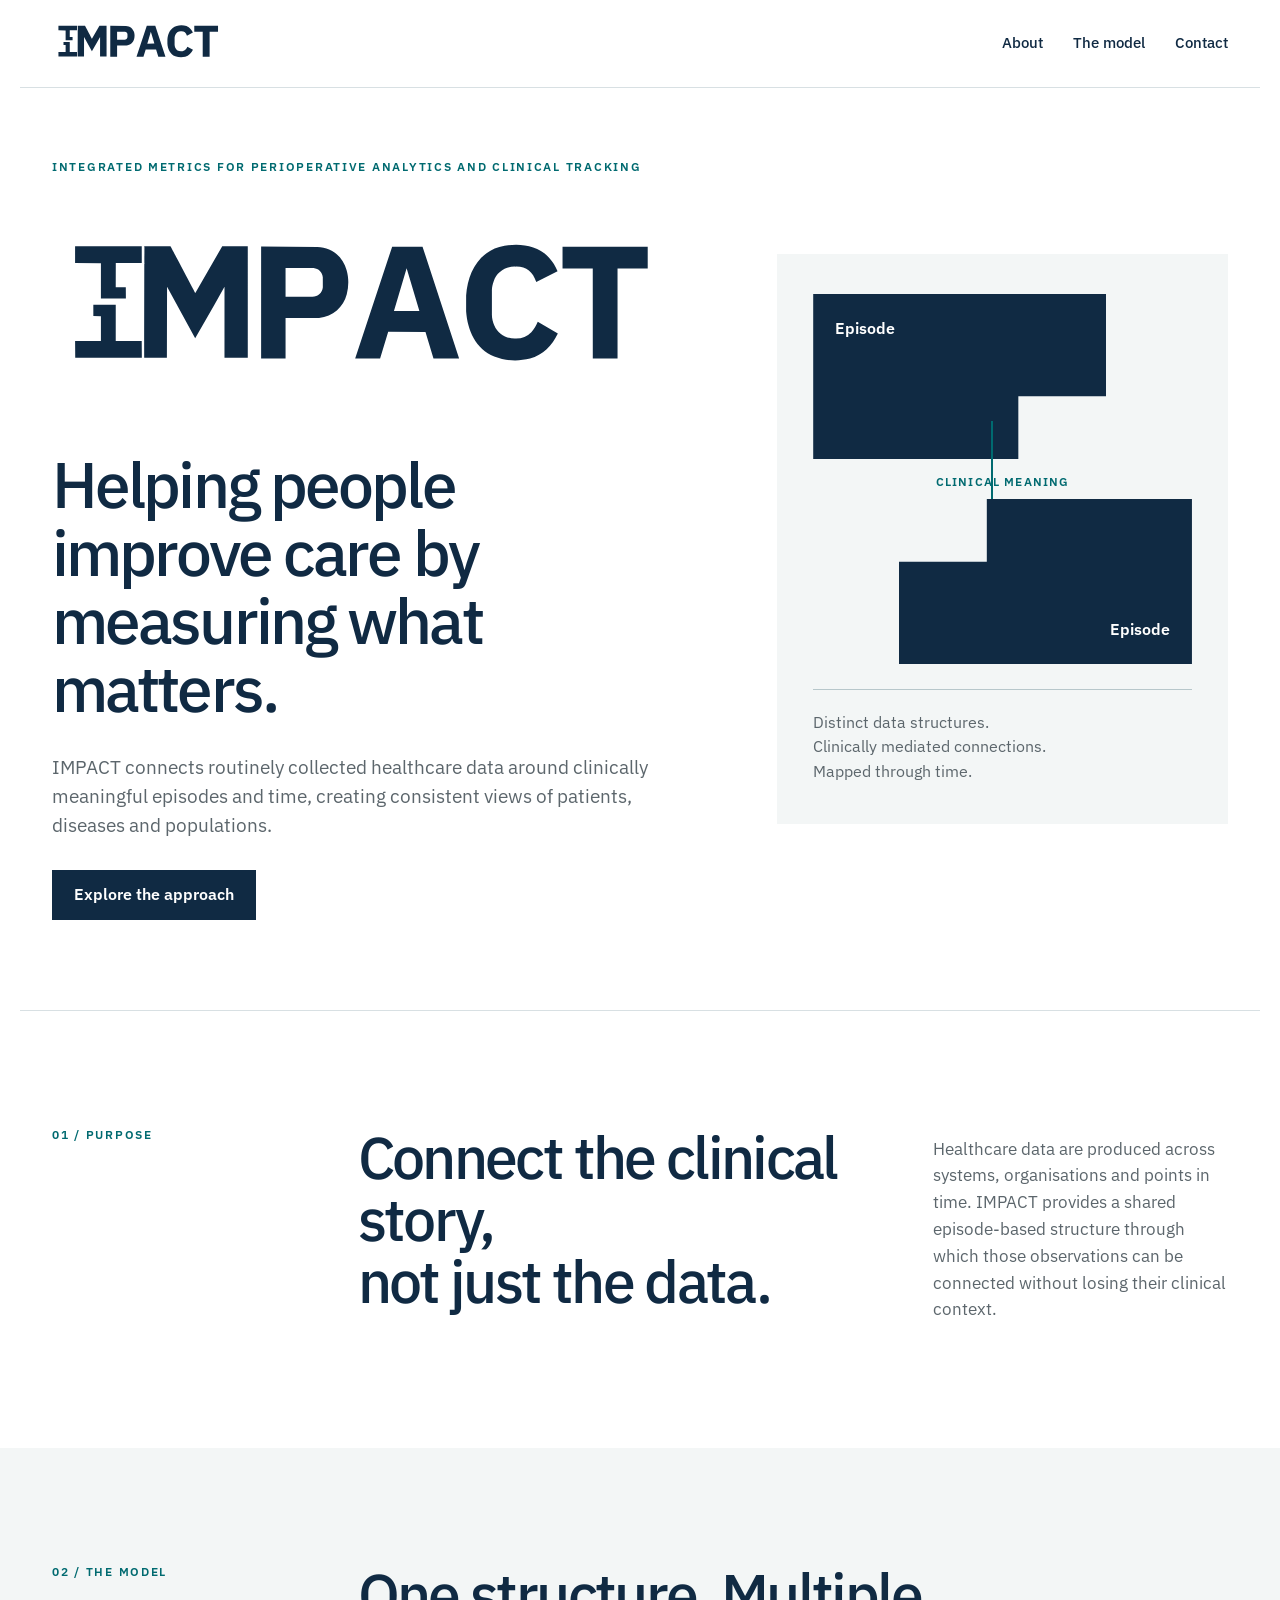
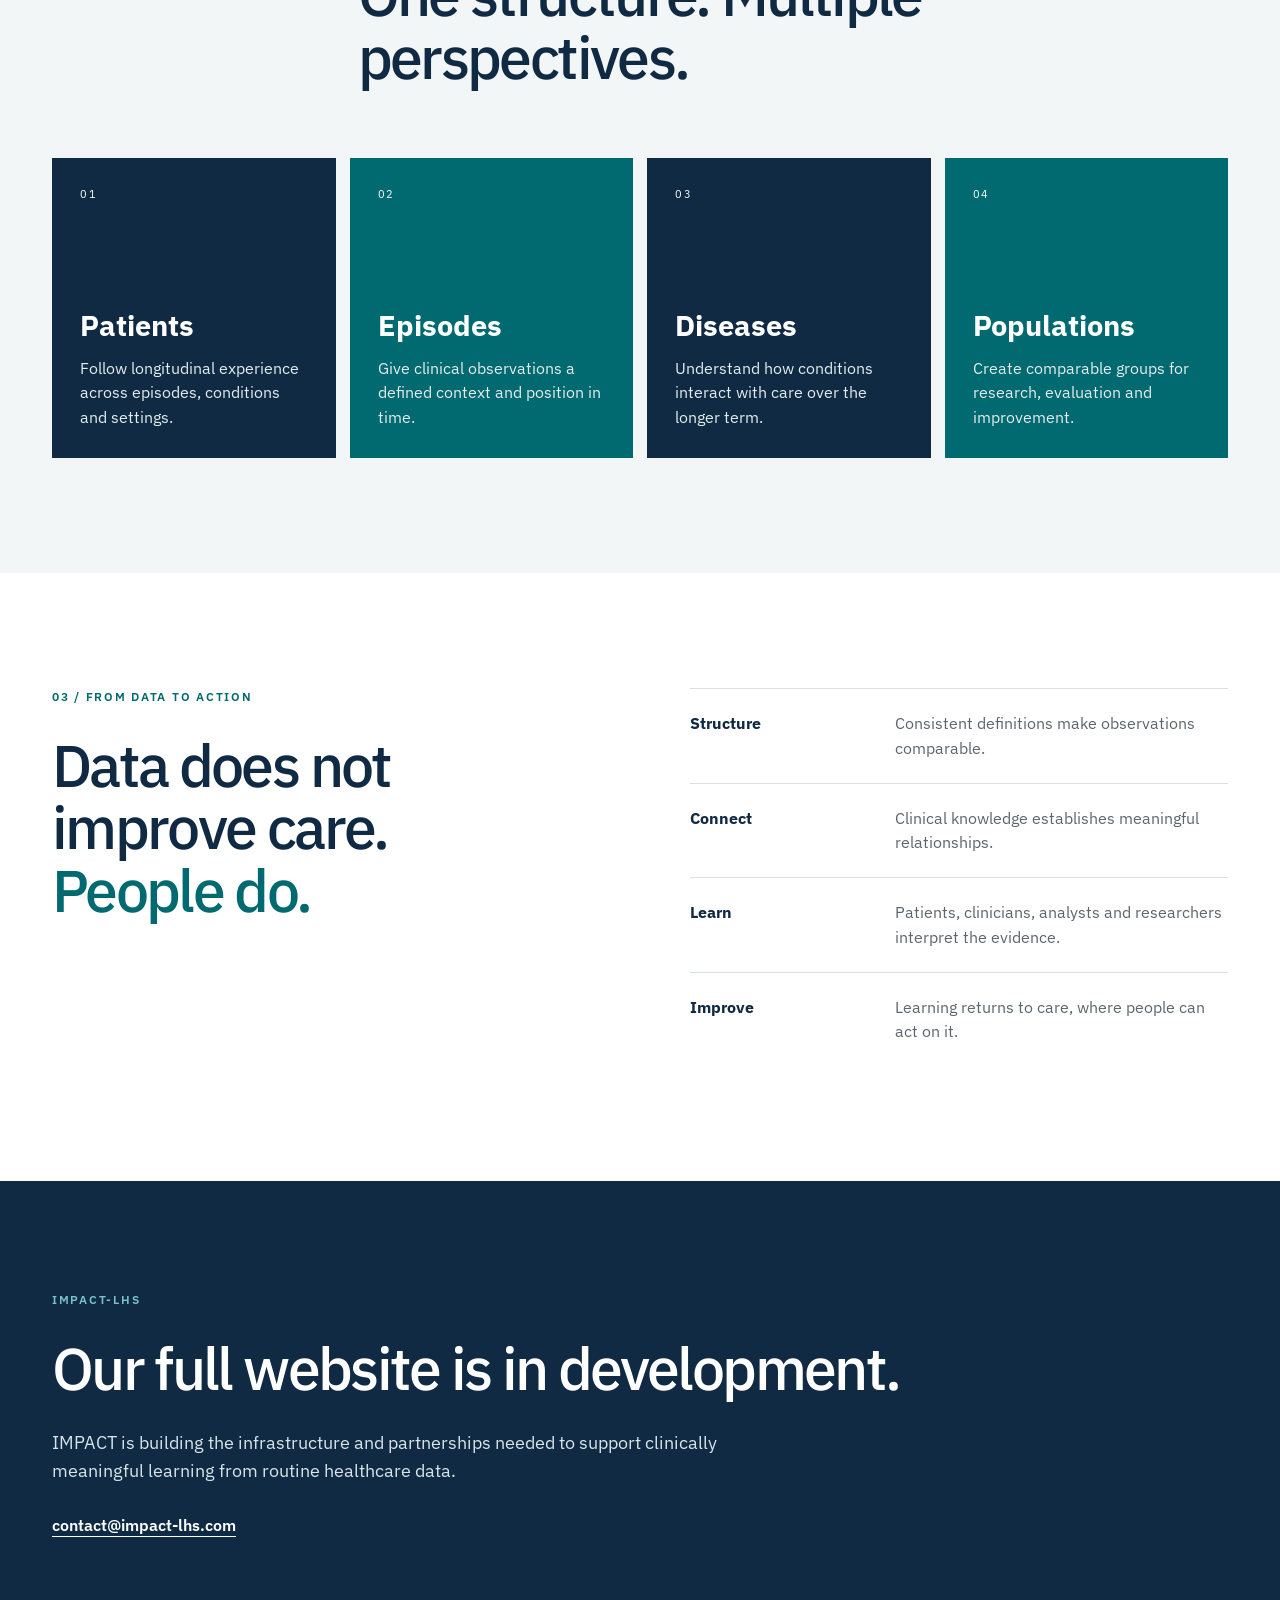
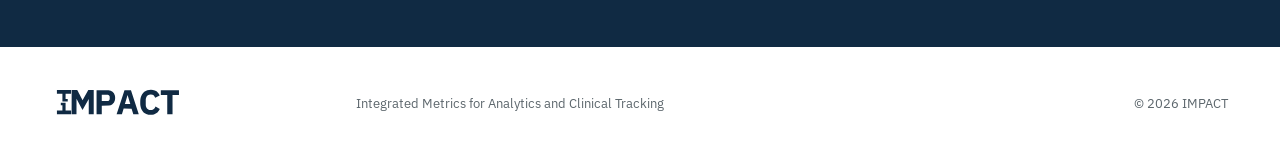
==== index.html @ e00b6c1e "Update eyebrow text in index.html" ====
<!doctype html>
<html lang="en-GB">
<head>
  <meta charset="utf-8">
  <meta name="viewport" content="width=device-width, initial-scale=1">
  <meta name="description" content="IMPACT connects clinically meaningful healthcare data around episodes and time, helping people improve care by measuring what matters.">
  <meta name="theme-color" content="#102A43">
  <title>IMPACT | Measuring what matters</title>
  <link rel="preconnect" href="https://fonts.googleapis.com">
  <link rel="preconnect" href="https://fonts.gstatic.com" crossorigin>
  <link href="https://fonts.googleapis.com/css2?family=IBM+Plex+Sans:wght@400;500;600&display=swap" rel="stylesheet">
  <link rel="stylesheet" href="styles.css">
</head>
<body>
  <a class="skip-link" href="#main">Skip to content</a>

  <header class="site-header">
    <a class="brand" href="#top" aria-label="IMPACT home">
      <img src="assets/impact-logo.svg" alt="IMPACT">
    </a>
    <nav aria-label="Primary navigation">
      <a href="#about">About</a>
      <a href="#model">The model</a>
      <a href="#contact">Contact</a>
    </nav>
  </header>

  <main id="main">
    <section class="hero" id="top">
      <div class="hero-copy">
        <p class="eyebrow">Integrated Metrics for Perioperative Analytics and Clinical Tracking</p>
        <img class="hero-logo" src="assets/impact-logo.svg" alt="IMPACT">
        <h1>Helping people improve care by measuring what matters.</h1>
        <p class="intro">IMPACT connects routinely collected healthcare data around clinically meaningful episodes and time, creating consistent views of patients, diseases and populations.</p>
        <a class="button" href="#about">Explore the approach</a>
      </div>

      <div class="linkage-mark" aria-label="Diagram showing two distinct episode structures connected through clinical meaning">
        <div class="dataset dataset-one"><span>Episode</span></div>
        <div class="meaning"><span>Clinical meaning</span><i></i></div>
        <div class="dataset dataset-two"><span>Episode</span></div>
        <p>Distinct data structures.<br>Clinically mediated connections.<br>Mapped through time.</p>
      </div>
    </section>

    <section class="purpose" id="about">
      <p class="section-label">01 / Purpose</p>
      <div>
        <h2>Connect the clinical story,<br>not just the data.</h2>
        <p>Healthcare data are produced across systems, organisations and points in time. IMPACT provides a shared episode-based structure through which those observations can be connected without losing their clinical context.</p>
      </div>
    </section>

    <section class="model" id="model">
      <div class="section-heading">
        <p class="section-label">02 / The model</p>
        <h2>One structure. Multiple perspectives.</h2>
      </div>
      <div class="perspectives">
        <article><span>01</span><h3>Patients</h3><p>Follow longitudinal experience across episodes, conditions and settings.</p></article>
        <article><span>02</span><h3>Episodes</h3><p>Give clinical observations a defined context and position in time.</p></article>
        <article><span>03</span><h3>Diseases</h3><p>Understand how conditions interact with care over the longer term.</p></article>
        <article><span>04</span><h3>Populations</h3><p>Create comparable groups for research, evaluation and improvement.</p></article>
      </div>
    </section>

    <section class="principle">
      <div class="principle-copy">
        <p class="section-label">03 / From data to action</p>
        <h2>Data does not improve care.<br><em>People do.</em></h2>
      </div>
      <ol>
        <li><strong>Structure</strong><span>Consistent definitions make observations comparable.</span></li>
        <li><strong>Connect</strong><span>Clinical knowledge establishes meaningful relationships.</span></li>
        <li><strong>Learn</strong><span>Patients, clinicians, analysts and researchers interpret the evidence.</span></li>
        <li><strong>Improve</strong><span>Learning returns to care, where people can act on it.</span></li>
      </ol>
    </section>

    <section class="holding" id="contact">
      <p class="section-label">IMPACT-LHS</p>
      <h2>Our full website is in development.</h2>
      <p>IMPACT is building the infrastructure and partnerships needed to support clinically meaningful learning from routine healthcare data.</p>
      <a href="mailto:contact@impact-lhs.com">contact@impact-lhs.com</a>
    </section>
  </main>

  <footer>
    <img src="assets/impact-logo.svg" alt="IMPACT">
    <p>Integrated Metrics for Analytics and Clinical Tracking</p>
    <p>© <span id="year"></span> IMPACT</p>
  </footer>
  <script src="script.js"></script>
</body>
</html>
---- styles.css ----
:root{--navy:#102A43;--teal:#006A70;--ink:#202A30;--muted:#5C666C;--pale:#F3F6F6;--line:#D8E0E3;--white:#fff;--max:1240px}*{box-sizing:border-box}html{scroll-behavior:smooth}body{margin:0;background:var(--white);color:var(--ink);font-family:"IBM Plex Sans",Arial,sans-serif;line-height:1.55}.skip-link{position:absolute;left:-9999px}.skip-link:focus{left:1rem;top:1rem;z-index:20;background:#fff;padding:.7rem}.site-header{height:88px;max-width:var(--max);padding:0 32px;margin:auto;display:flex;align-items:center;justify-content:space-between;border-bottom:1px solid var(--line)}.brand img{display:block;width:170px;height:auto}nav{display:flex;gap:30px}nav a{color:var(--navy);text-decoration:none;font-size:.92rem;font-weight:500}nav a:hover{color:var(--teal)}.hero{max-width:var(--max);min-height:calc(100vh - 88px);margin:auto;padding:70px 32px 90px;display:grid;grid-template-columns:1.15fr .85fr;gap:9vw;align-items:center}.eyebrow,.section-label{margin:0 0 28px;color:var(--teal);font-size:.72rem;font-weight:600;letter-spacing:.15em;text-transform:uppercase}.hero-logo{display:block;width:min(620px,100%);height:auto;margin:0 0 34px}.hero h1,h2{margin:0;color:var(--navy);font-weight:500;letter-spacing:-.045em;line-height:1.06}.hero h1{max-width:790px;font-size:clamp(2.7rem,5vw,5rem)}.intro{max-width:710px;margin:30px 0;color:var(--muted);font-size:1.17rem}.button{display:inline-flex;align-items:center;min-height:50px;padding:0 22px;background:var(--navy);color:#fff;text-decoration:none;font-weight:600}.button:hover{background:var(--teal)}.linkage-mark{position:relative;min-height:570px;background:var(--pale);overflow:hidden}.dataset{position:absolute;width:65%;height:29%;padding:22px;background:var(--navy);color:#fff;font-weight:600}.dataset-one{top:7%;left:8%;clip-path:polygon(0 0,100% 0,100% 62%,70% 62%,70% 100%,0 100%)}.dataset-two{top:43%;right:8%;display:flex;align-items:flex-end;justify-content:flex-end;clip-path:polygon(30% 0,100% 0,100% 100%,0 100%,0 38%,30% 38%)}.meaning{position:absolute;top:35%;left:29%;right:29%;height:10%;display:flex;align-items:center;justify-content:center;color:var(--teal);font-size:.73rem;font-weight:600;letter-spacing:.1em;text-transform:uppercase}.meaning i{position:absolute;left:44%;top:-32px;height:115px;border-left:2px solid var(--teal)}.linkage-mark>p{position:absolute;left:8%;right:8%;bottom:7%;margin:0;padding-top:20px;border-top:1px solid #B7C7CB;color:var(--muted)}.purpose,.model,.principle{max-width:var(--max);margin:auto;padding:115px 32px}.purpose{display:grid;grid-template-columns:.65fr 2.35fr;gap:65px;border-top:1px solid var(--line)}h2{font-size:clamp(2.45rem,4.6vw,4.8rem)}.purpose>div{display:grid;grid-template-columns:1.4fr .8fr;gap:60px}.purpose p:last-child{margin:10px 0;color:var(--muted);font-size:1.08rem}.model{max-width:none;background:var(--pale);padding-left:max(32px,calc((100vw - var(--max))/2 + 32px));padding-right:max(32px,calc((100vw - var(--max))/2 + 32px))}.section-heading{display:grid;grid-template-columns:.65fr 2.35fr;gap:65px;margin-bottom:70px}.perspectives{display:grid;grid-template-columns:repeat(4,1fr);gap:14px}.perspectives article{min-height:300px;padding:28px;display:flex;flex-direction:column;background:var(--navy);color:#fff}.perspectives article:nth-child(even){background:var(--teal)}.perspectives article>span{font-size:.7rem;letter-spacing:.14em}.perspectives h3{margin:auto 0 8px;font-size:1.8rem}.perspectives p{margin:0;color:#E3ECEF}.principle{display:grid;grid-template-columns:1fr 1fr;gap:100px}.principle h2 em{color:var(--teal);font-style:normal}.principle ol{list-style:none;margin:0;padding:0}.principle li{display:grid;grid-template-columns:.7fr 1.3fr;gap:25px;padding:22px 0;border-top:1px solid var(--line)}.principle strong{color:var(--navy)}.principle span{color:var(--muted)}.holding{padding:110px max(32px,calc((100vw - var(--max))/2 + 32px));background:var(--navy);color:#fff}.holding .section-label{color:#76C4C7}.holding h2{max-width:900px;color:#fff}.holding>p:not(.section-label){max-width:680px;margin:28px 0;color:#D8E4E9;font-size:1.15rem}.holding a{color:#fff;font-weight:600;text-underline-offset:5px}footer{max-width:var(--max);margin:auto;padding:34px 32px;display:grid;grid-template-columns:1fr 2fr 1fr;align-items:center;gap:20px;color:var(--muted);font-size:.8rem}footer img{width:130px}footer p:last-child{text-align:right}
@media(max-width:900px){.site-header{height:72px}.brand img{width:140px}.hero{grid-template-columns:1fr;min-height:auto}.linkage-mark{min-height:500px}.purpose,.purpose>div,.section-heading,.principle{grid-template-columns:1fr}.perspectives{grid-template-columns:1fr 1fr}.principle{gap:55px}footer{grid-template-columns:1fr}footer p{margin:0}footer p:last-child{text-align:left}}
@media(max-width:600px){.site-header{padding:0 20px}nav{gap:14px}nav a:nth-child(2){display:none}.hero,.purpose,.model,.principle{padding:72px 20px}.hero h1{font-size:2.65rem}.hero-logo{margin-bottom:26px}.linkage-mark{min-height:410px}.dataset{height:27%}.linkage-mark>p{font-size:.92rem}.perspectives{grid-template-columns:1fr}.perspectives article{min-height:220px}.holding{padding:78px 20px}footer{padding:30px 20px}}
@media(prefers-reduced-motion:reduce){html{scroll-behavior:auto}}
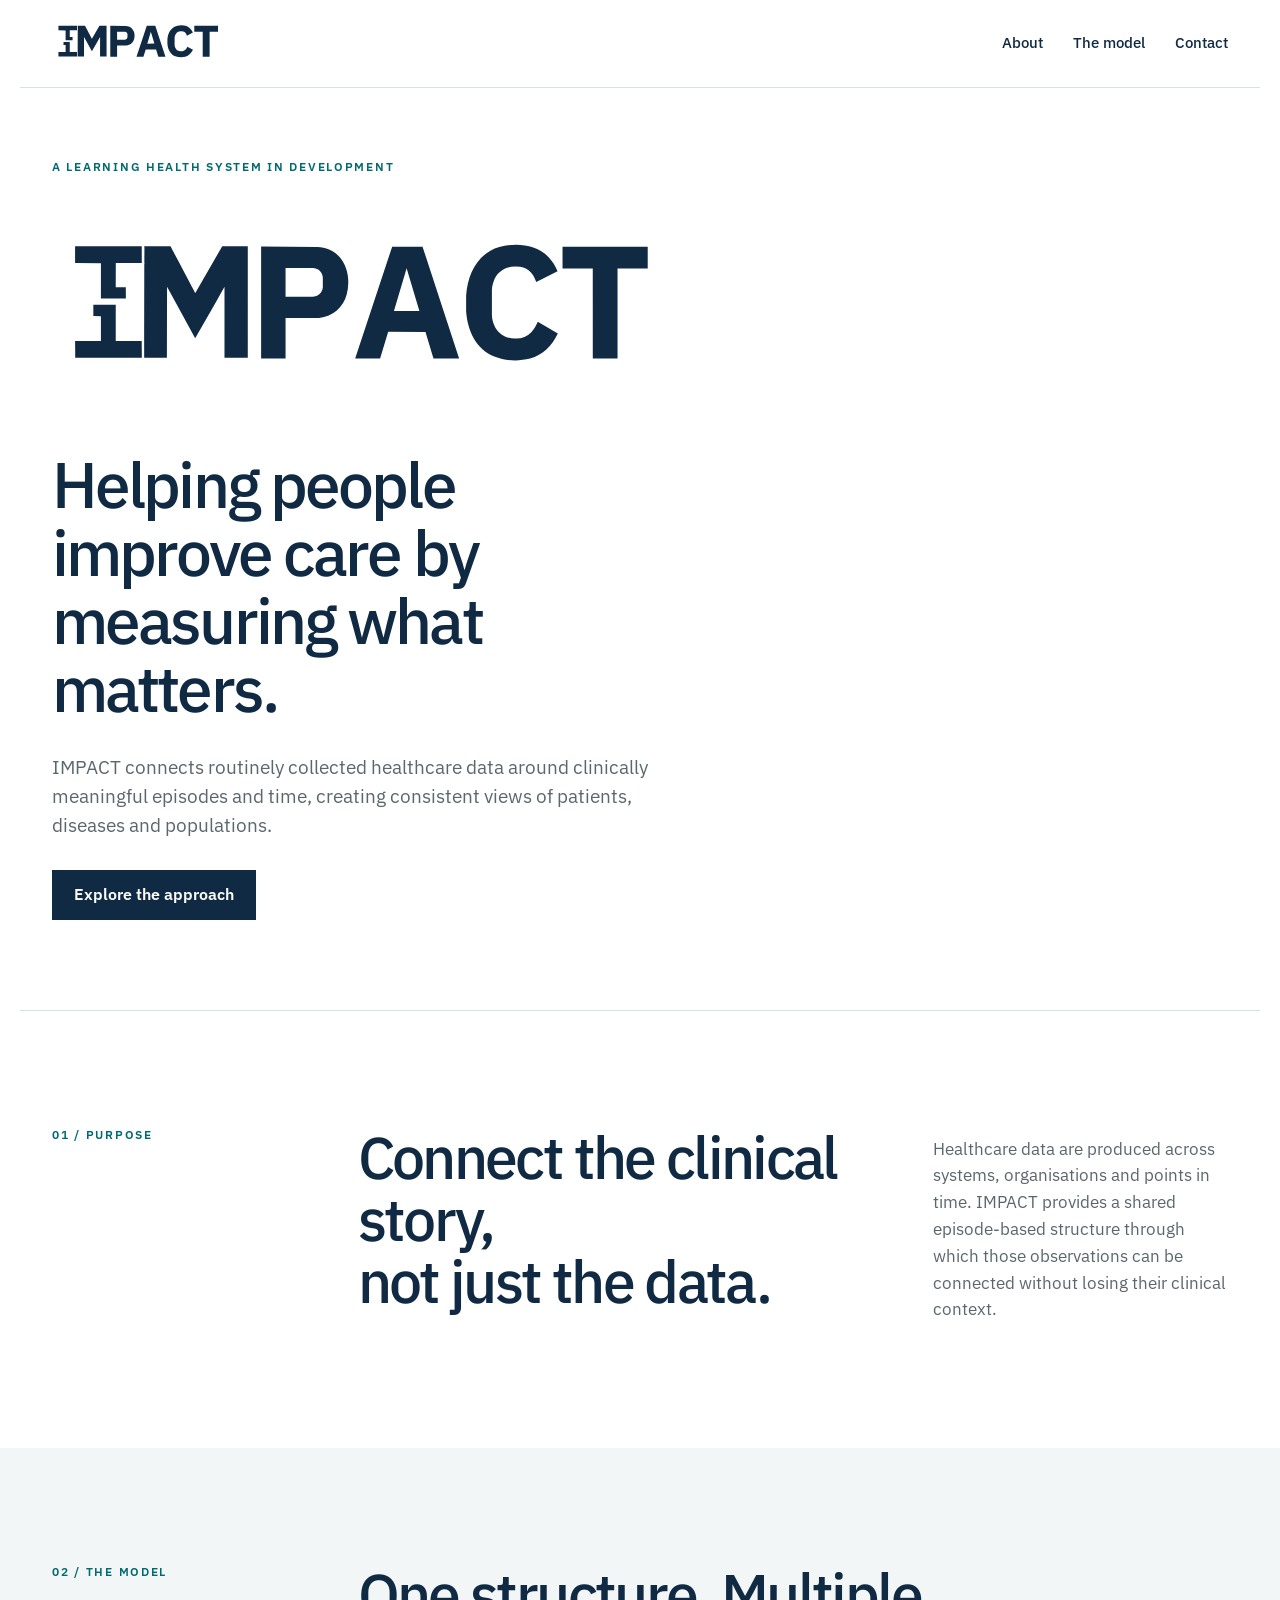
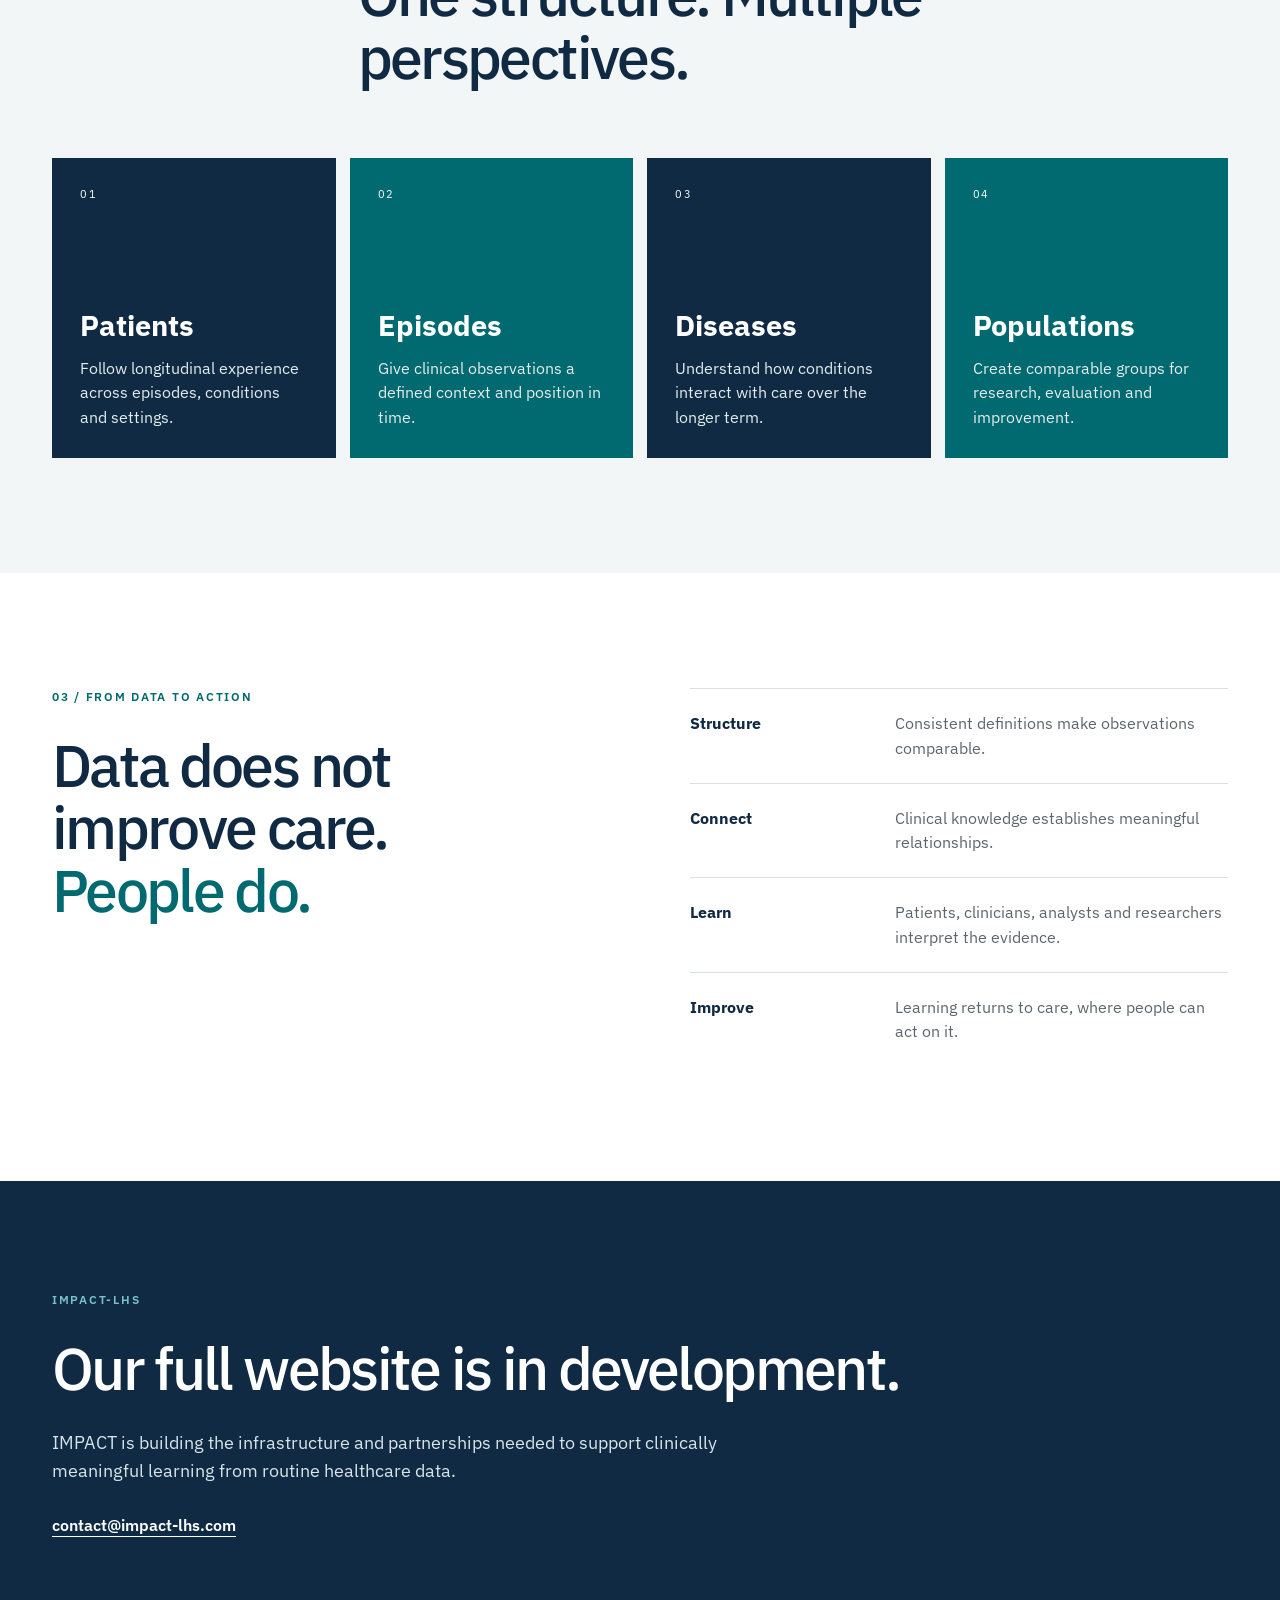
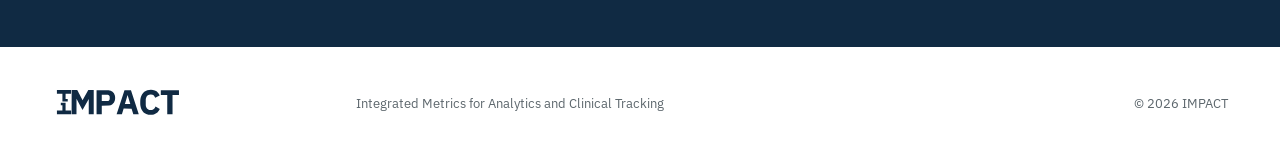
==== commit 97dff117: "Add files via upload" ====
--- a/index.html
+++ b/index.html
@@ -28,19 +28,14 @@
   <main id="main">
     <section class="hero" id="top">
       <div class="hero-copy">
-        <p class="eyebrow">Integrated Metrics for Perioperative Analytics and Clinical Tracking</p>
+        <p class="eyebrow">A learning health system in development</p>
         <img class="hero-logo" src="assets/impact-logo.svg" alt="IMPACT">
         <h1>Helping people improve care by measuring what matters.</h1>
         <p class="intro">IMPACT connects routinely collected healthcare data around clinically meaningful episodes and time, creating consistent views of patients, diseases and populations.</p>
         <a class="button" href="#about">Explore the approach</a>
       </div>
 
-      <div class="linkage-mark" aria-label="Diagram showing two distinct episode structures connected through clinical meaning">
-        <div class="dataset dataset-one"><span>Episode</span></div>
-        <div class="meaning"><span>Clinical meaning</span><i></i></div>
-        <div class="dataset dataset-two"><span>Episode</span></div>
-        <p>Distinct data structures.<br>Clinically mediated connections.<br>Mapped through time.</p>
-      </div>
+
     </section>
 
     <section class="purpose" id="about">
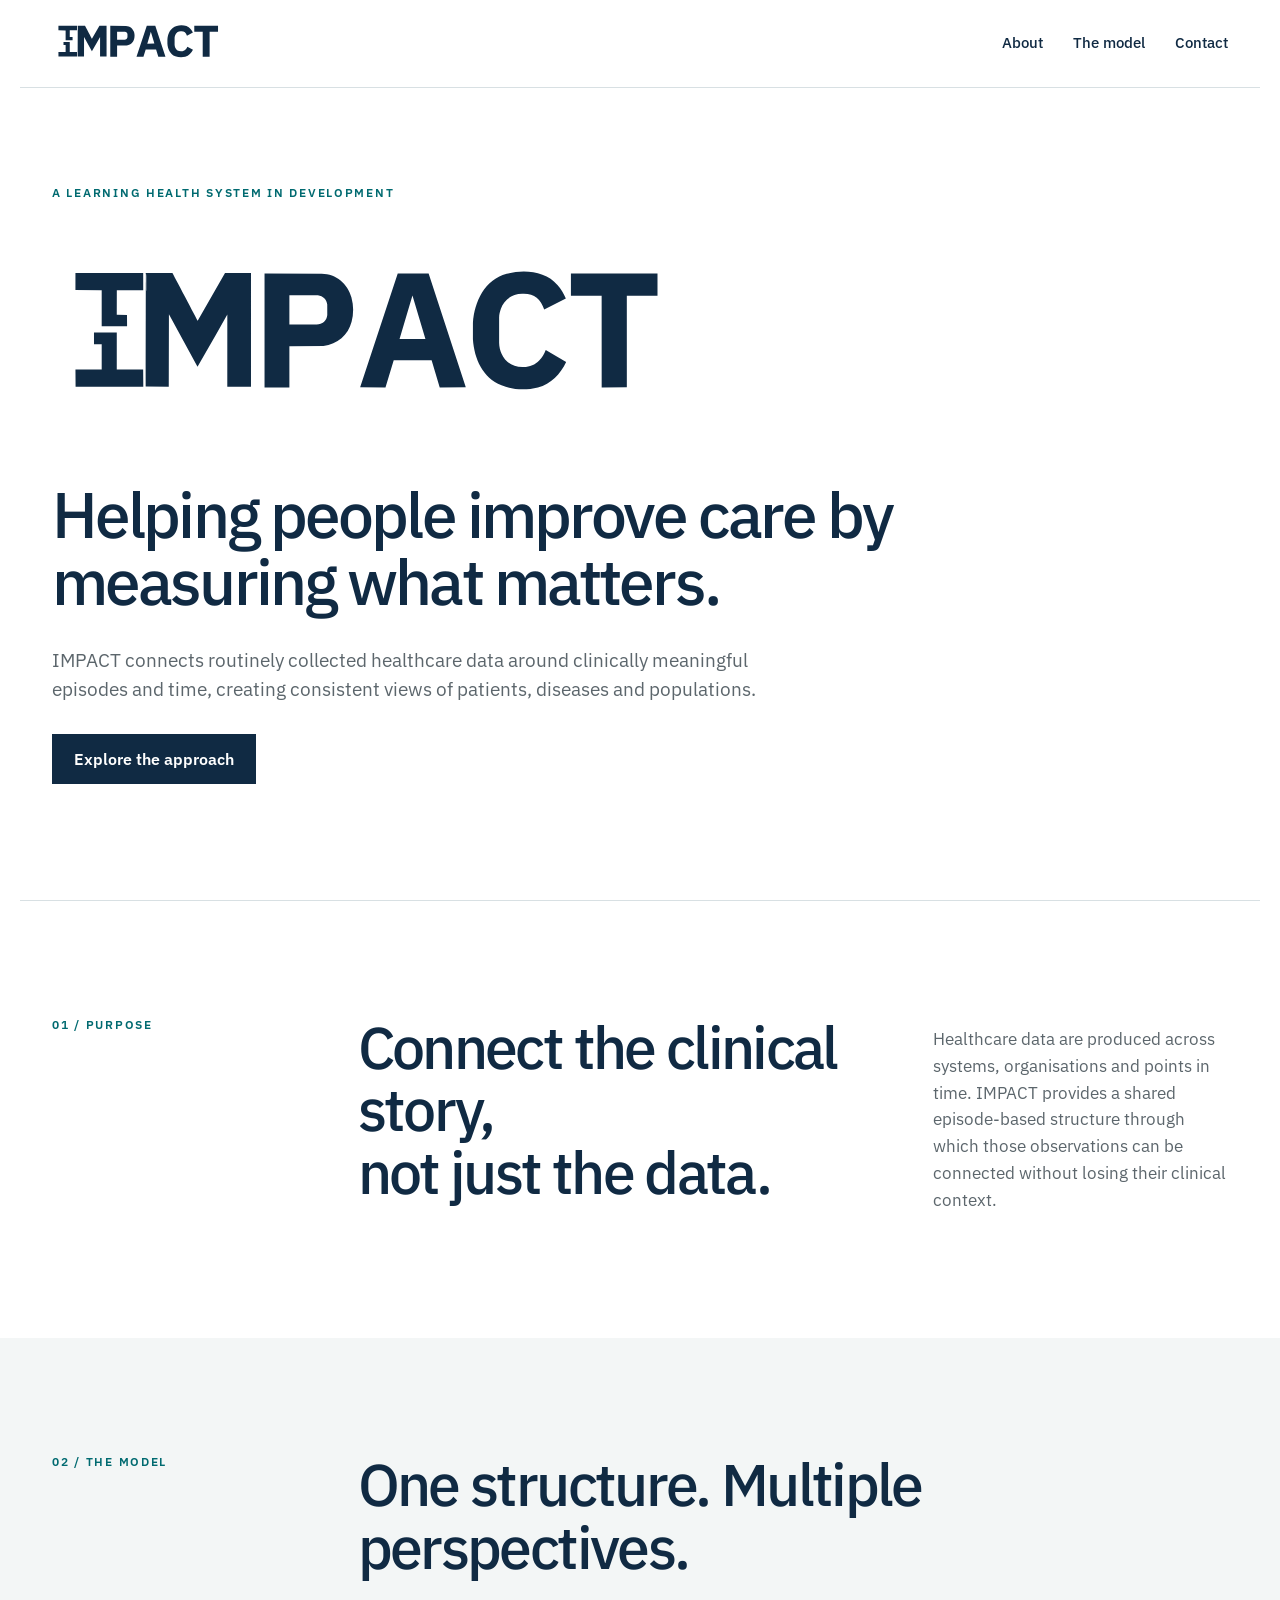
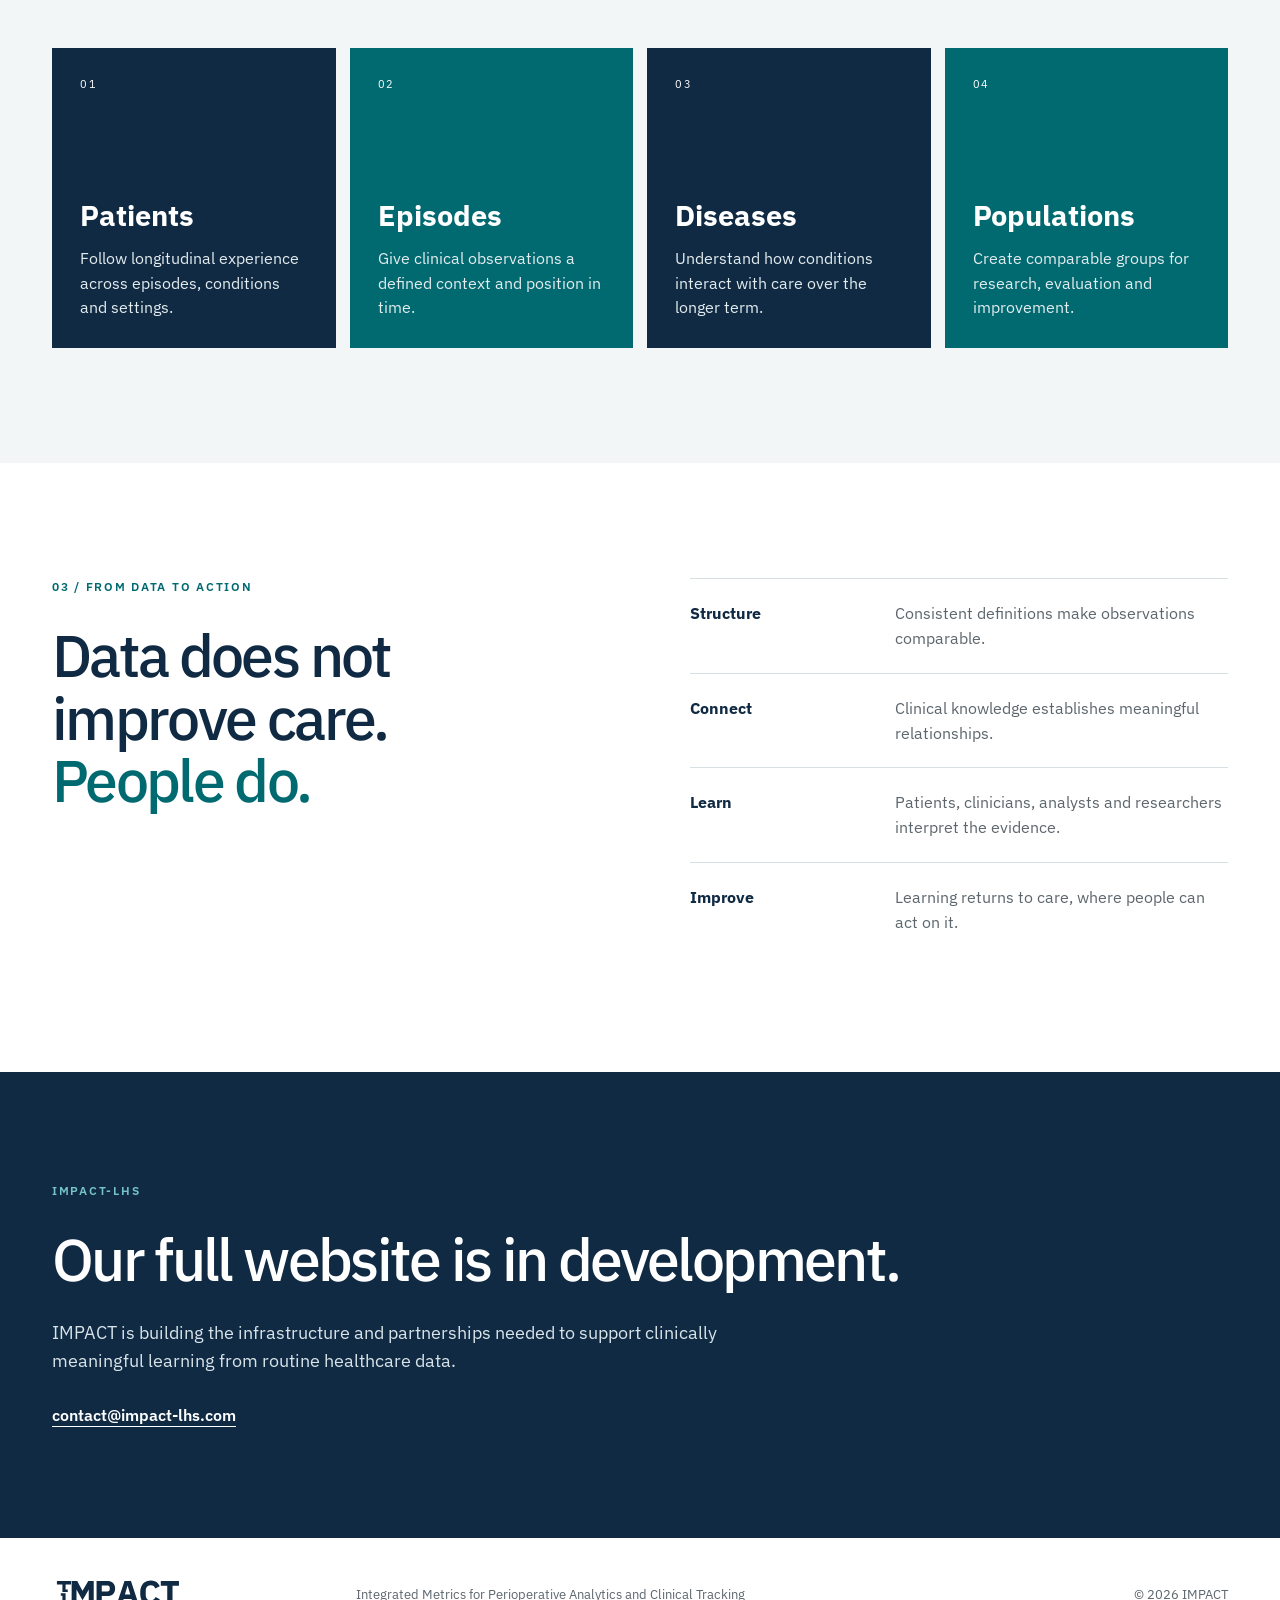
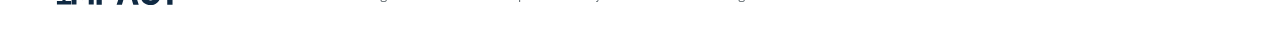
==== commit f4ab5ab5: "Update footer text for clarity" ====
--- a/index.html
+++ b/index.html
@@ -82,7 +82,7 @@
 
   <footer>
     <img src="assets/impact-logo.svg" alt="IMPACT">
-    <p>Integrated Metrics for Analytics and Clinical Tracking</p>
+    <p>Integrated Metrics for Perioperative Analytics and Clinical Tracking</p>
     <p>© <span id="year"></span> IMPACT</p>
   </footer>
   <script src="script.js"></script>
--- a/styles.css
+++ b/styles.css
@@ -1,4 +1,4 @@
-:root{--navy:#102A43;--teal:#006A70;--ink:#202A30;--muted:#5C666C;--pale:#F3F6F6;--line:#D8E0E3;--white:#fff;--max:1240px}*{box-sizing:border-box}html{scroll-behavior:smooth}body{margin:0;background:var(--white);color:var(--ink);font-family:"IBM Plex Sans",Arial,sans-serif;line-height:1.55}.skip-link{position:absolute;left:-9999px}.skip-link:focus{left:1rem;top:1rem;z-index:20;background:#fff;padding:.7rem}.site-header{height:88px;max-width:var(--max);padding:0 32px;margin:auto;display:flex;align-items:center;justify-content:space-between;border-bottom:1px solid var(--line)}.brand img{display:block;width:170px;height:auto}nav{display:flex;gap:30px}nav a{color:var(--navy);text-decoration:none;font-size:.92rem;font-weight:500}nav a:hover{color:var(--teal)}.hero{max-width:var(--max);min-height:calc(100vh - 88px);margin:auto;padding:70px 32px 90px;display:grid;grid-template-columns:1.15fr .85fr;gap:9vw;align-items:center}.eyebrow,.section-label{margin:0 0 28px;color:var(--teal);font-size:.72rem;font-weight:600;letter-spacing:.15em;text-transform:uppercase}.hero-logo{display:block;width:min(620px,100%);height:auto;margin:0 0 34px}.hero h1,h2{margin:0;color:var(--navy);font-weight:500;letter-spacing:-.045em;line-height:1.06}.hero h1{max-width:790px;font-size:clamp(2.7rem,5vw,5rem)}.intro{max-width:710px;margin:30px 0;color:var(--muted);font-size:1.17rem}.button{display:inline-flex;align-items:center;min-height:50px;padding:0 22px;background:var(--navy);color:#fff;text-decoration:none;font-weight:600}.button:hover{background:var(--teal)}.linkage-mark{position:relative;min-height:570px;background:var(--pale);overflow:hidden}.dataset{position:absolute;width:65%;height:29%;padding:22px;background:var(--navy);color:#fff;font-weight:600}.dataset-one{top:7%;left:8%;clip-path:polygon(0 0,100% 0,100% 62%,70% 62%,70% 100%,0 100%)}.dataset-two{top:43%;right:8%;display:flex;align-items:flex-end;justify-content:flex-end;clip-path:polygon(30% 0,100% 0,100% 100%,0 100%,0 38%,30% 38%)}.meaning{position:absolute;top:35%;left:29%;right:29%;height:10%;display:flex;align-items:center;justify-content:center;color:var(--teal);font-size:.73rem;font-weight:600;letter-spacing:.1em;text-transform:uppercase}.meaning i{position:absolute;left:44%;top:-32px;height:115px;border-left:2px solid var(--teal)}.linkage-mark>p{position:absolute;left:8%;right:8%;bottom:7%;margin:0;padding-top:20px;border-top:1px solid #B7C7CB;color:var(--muted)}.purpose,.model,.principle{max-width:var(--max);margin:auto;padding:115px 32px}.purpose{display:grid;grid-template-columns:.65fr 2.35fr;gap:65px;border-top:1px solid var(--line)}h2{font-size:clamp(2.45rem,4.6vw,4.8rem)}.purpose>div{display:grid;grid-template-columns:1.4fr .8fr;gap:60px}.purpose p:last-child{margin:10px 0;color:var(--muted);font-size:1.08rem}.model{max-width:none;background:var(--pale);padding-left:max(32px,calc((100vw - var(--max))/2 + 32px));padding-right:max(32px,calc((100vw - var(--max))/2 + 32px))}.section-heading{display:grid;grid-template-columns:.65fr 2.35fr;gap:65px;margin-bottom:70px}.perspectives{display:grid;grid-template-columns:repeat(4,1fr);gap:14px}.perspectives article{min-height:300px;padding:28px;display:flex;flex-direction:column;background:var(--navy);color:#fff}.perspectives article:nth-child(even){background:var(--teal)}.perspectives article>span{font-size:.7rem;letter-spacing:.14em}.perspectives h3{margin:auto 0 8px;font-size:1.8rem}.perspectives p{margin:0;color:#E3ECEF}.principle{display:grid;grid-template-columns:1fr 1fr;gap:100px}.principle h2 em{color:var(--teal);font-style:normal}.principle ol{list-style:none;margin:0;padding:0}.principle li{display:grid;grid-template-columns:.7fr 1.3fr;gap:25px;padding:22px 0;border-top:1px solid var(--line)}.principle strong{color:var(--navy)}.principle span{color:var(--muted)}.holding{padding:110px max(32px,calc((100vw - var(--max))/2 + 32px));background:var(--navy);color:#fff}.holding .section-label{color:#76C4C7}.holding h2{max-width:900px;color:#fff}.holding>p:not(.section-label){max-width:680px;margin:28px 0;color:#D8E4E9;font-size:1.15rem}.holding a{color:#fff;font-weight:600;text-underline-offset:5px}footer{max-width:var(--max);margin:auto;padding:34px 32px;display:grid;grid-template-columns:1fr 2fr 1fr;align-items:center;gap:20px;color:var(--muted);font-size:.8rem}footer img{width:130px}footer p:last-child{text-align:right}
+:root{--navy:#102A43;--teal:#006A70;--ink:#202A30;--muted:#5C666C;--pale:#F3F6F6;--line:#D8E0E3;--white:#fff;--max:1240px}*{box-sizing:border-box}html{scroll-behavior:smooth}body{margin:0;background:var(--white);color:var(--ink);font-family:"IBM Plex Sans",Arial,sans-serif;line-height:1.55}.skip-link{position:absolute;left:-9999px}.skip-link:focus{left:1rem;top:1rem;z-index:20;background:#fff;padding:.7rem}.site-header{height:88px;max-width:var(--max);padding:0 32px;margin:auto;display:flex;align-items:center;justify-content:space-between;border-bottom:1px solid var(--line)}.brand img{display:block;width:170px;height:auto}nav{display:flex;gap:30px}nav a{color:var(--navy);text-decoration:none;font-size:.92rem;font-weight:500}nav a:hover{color:var(--teal)}.hero{max-width:var(--max);min-height:calc(100vh - 88px);margin:auto;padding:70px 32px 90px;display:grid;grid-template-columns:1fr;align-items:center}.eyebrow,.section-label{margin:0 0 28px;color:var(--teal);font-size:.72rem;font-weight:600;letter-spacing:.15em;text-transform:uppercase}.hero-logo{display:block;width:min(620px,100%);height:auto;margin:0 0 34px}.hero h1,h2{margin:0;color:var(--navy);font-weight:500;letter-spacing:-.045em;line-height:1.06}.hero h1{max-width:900px;font-size:clamp(2.7rem,5vw,5rem)}.intro{max-width:760px;margin:30px 0;color:var(--muted);font-size:1.17rem}.button{display:inline-flex;align-items:center;min-height:50px;padding:0 22px;background:var(--navy);color:#fff;text-decoration:none;font-weight:600}.button:hover{background:var(--teal)}.purpose,.model,.principle{max-width:var(--max);margin:auto;padding:115px 32px}.purpose{display:grid;grid-template-columns:.65fr 2.35fr;gap:65px;border-top:1px solid var(--line)}h2{font-size:clamp(2.45rem,4.6vw,4.8rem)}.purpose>div{display:grid;grid-template-columns:1.4fr .8fr;gap:60px}.purpose p:last-child{margin:10px 0;color:var(--muted);font-size:1.08rem}.model{max-width:none;background:var(--pale);padding-left:max(32px,calc((100vw - var(--max))/2 + 32px));padding-right:max(32px,calc((100vw - var(--max))/2 + 32px))}.section-heading{display:grid;grid-template-columns:.65fr 2.35fr;gap:65px;margin-bottom:70px}.perspectives{display:grid;grid-template-columns:repeat(4,1fr);gap:14px}.perspectives article{min-height:300px;padding:28px;display:flex;flex-direction:column;background:var(--navy);color:#fff}.perspectives article:nth-child(even){background:var(--teal)}.perspectives article>span{font-size:.7rem;letter-spacing:.14em}.perspectives h3{margin:auto 0 8px;font-size:1.8rem}.perspectives p{margin:0;color:#E3ECEF}.principle{display:grid;grid-template-columns:1fr 1fr;gap:100px}.principle h2 em{color:var(--teal);font-style:normal}.principle ol{list-style:none;margin:0;padding:0}.principle li{display:grid;grid-template-columns:.7fr 1.3fr;gap:25px;padding:22px 0;border-top:1px solid var(--line)}.principle strong{color:var(--navy)}.principle span{color:var(--muted)}.holding{padding:110px max(32px,calc((100vw - var(--max))/2 + 32px));background:var(--navy);color:#fff}.holding .section-label{color:#76C4C7}.holding h2{max-width:900px;color:#fff}.holding>p:not(.section-label){max-width:680px;margin:28px 0;color:#D8E4E9;font-size:1.15rem}.holding a{color:#fff;font-weight:600;text-underline-offset:5px}footer{max-width:var(--max);margin:auto;padding:34px 32px;display:grid;grid-template-columns:1fr 2fr 1fr;align-items:center;gap:20px;color:var(--muted);font-size:.8rem}footer img{width:130px}footer p:last-child{text-align:right}
 @media(max-width:900px){.site-header{height:72px}.brand img{width:140px}.hero{grid-template-columns:1fr;min-height:auto}.linkage-mark{min-height:500px}.purpose,.purpose>div,.section-heading,.principle{grid-template-columns:1fr}.perspectives{grid-template-columns:1fr 1fr}.principle{gap:55px}footer{grid-template-columns:1fr}footer p{margin:0}footer p:last-child{text-align:left}}
 @media(max-width:600px){.site-header{padding:0 20px}nav{gap:14px}nav a:nth-child(2){display:none}.hero,.purpose,.model,.principle{padding:72px 20px}.hero h1{font-size:2.65rem}.hero-logo{margin-bottom:26px}.linkage-mark{min-height:410px}.dataset{height:27%}.linkage-mark>p{font-size:.92rem}.perspectives{grid-template-columns:1fr}.perspectives article{min-height:220px}.holding{padding:78px 20px}footer{padding:30px 20px}}
 @media(prefers-reduced-motion:reduce){html{scroll-behavior:auto}}
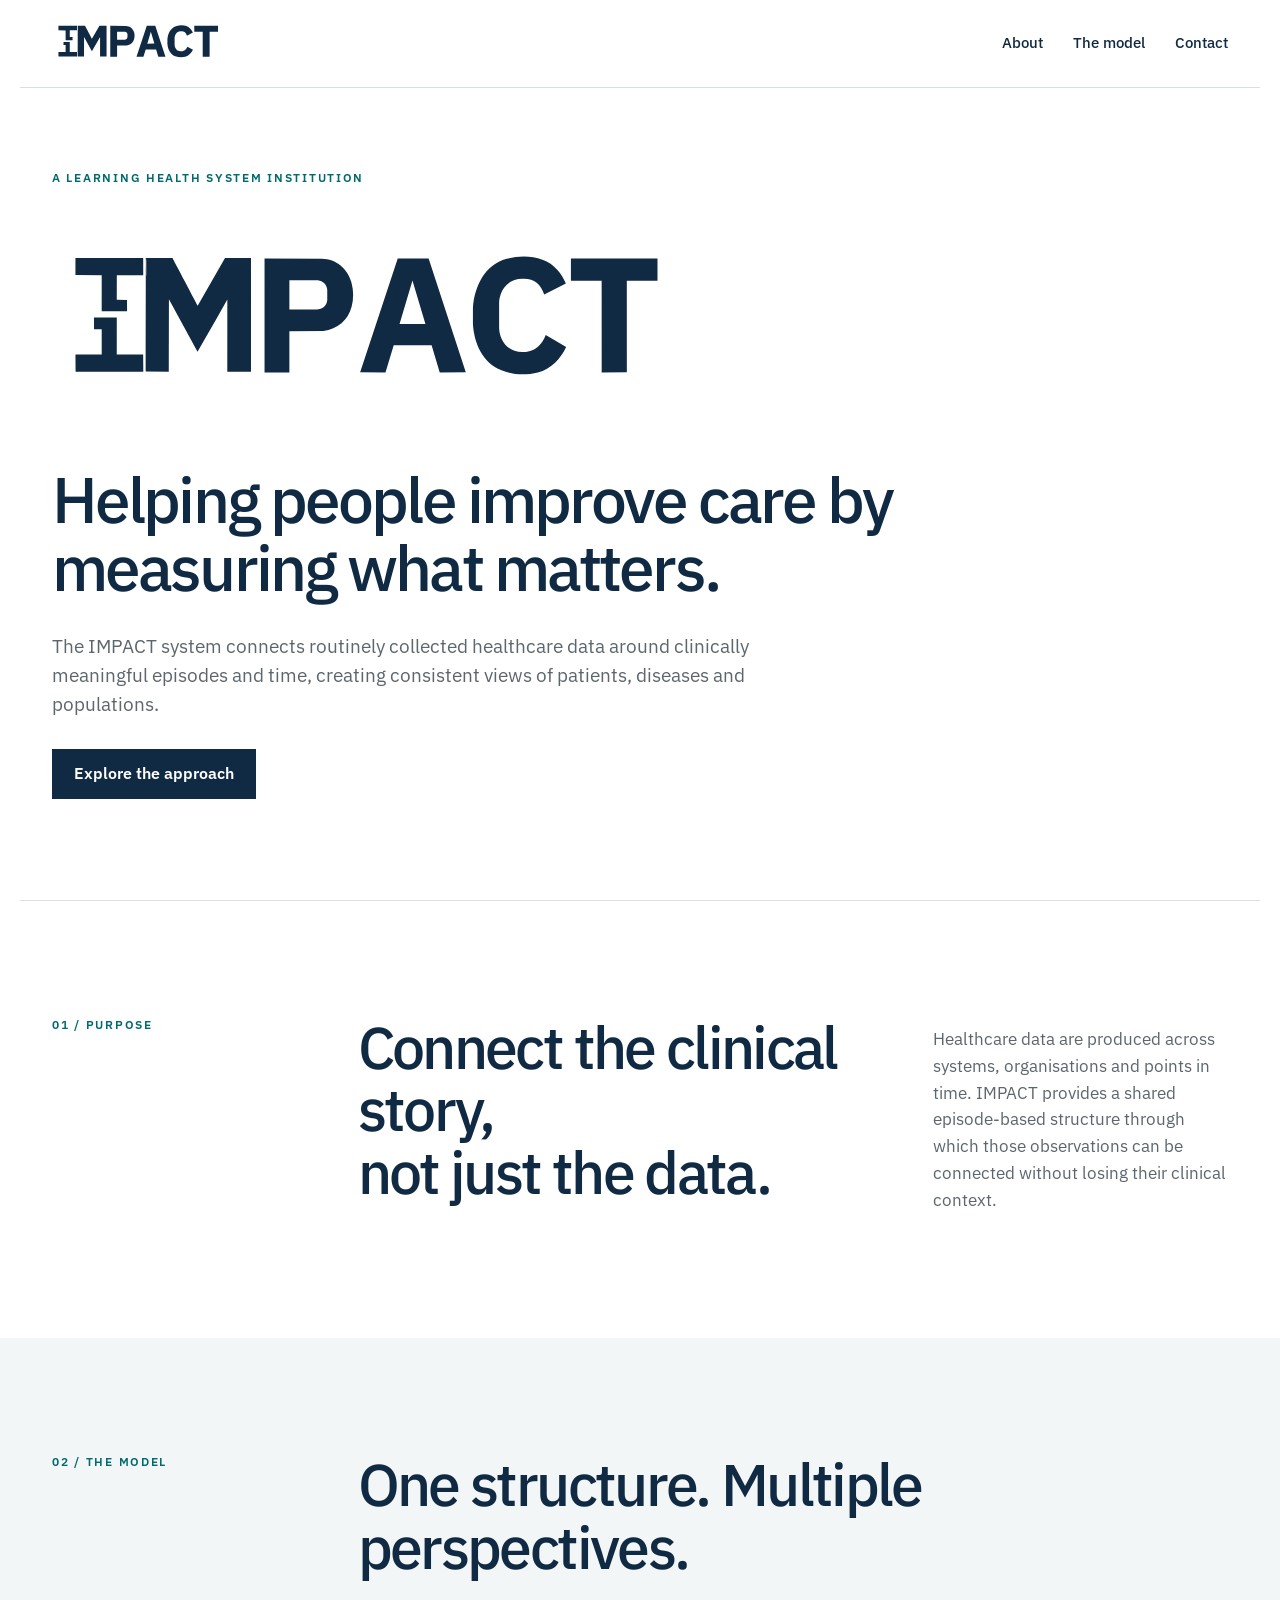
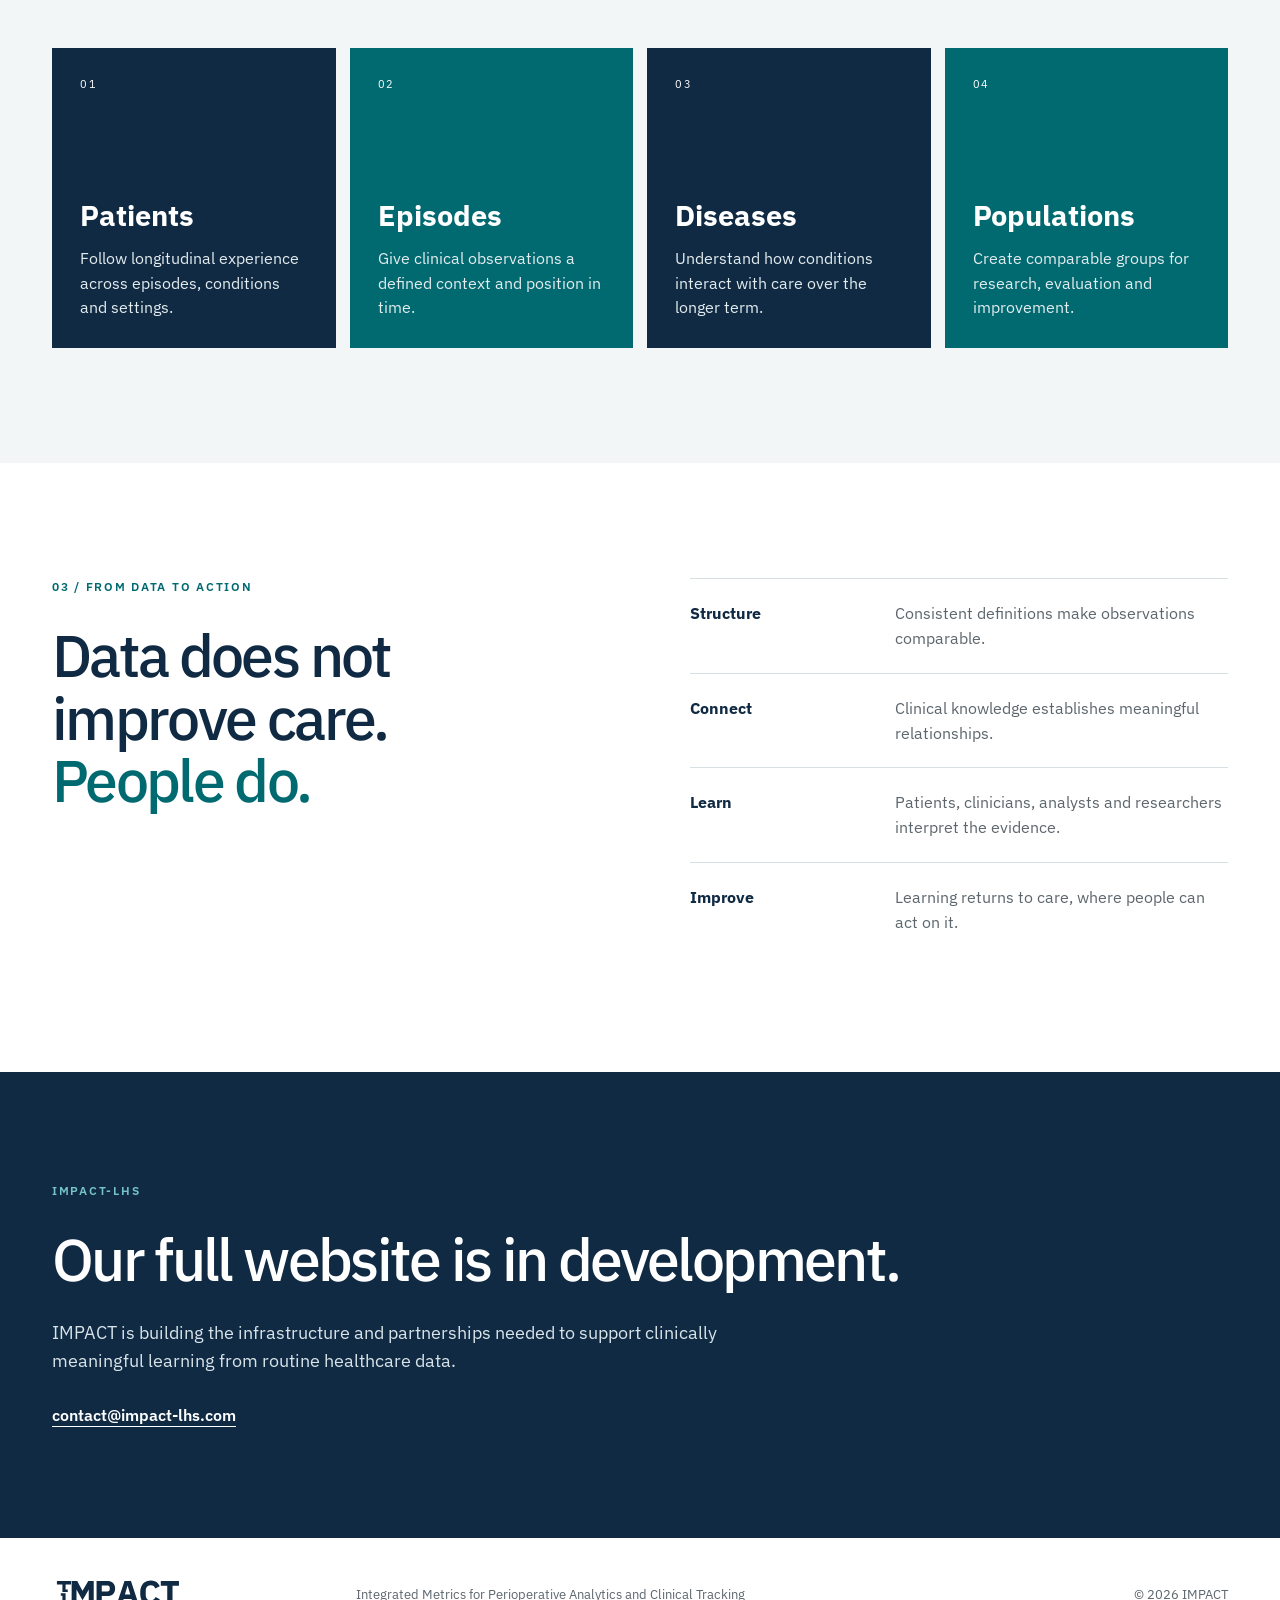
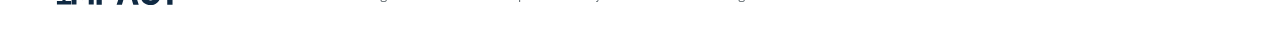
==== commit 29dc3e73: "Revise text in hero section of index.html Updated text to clarify the description of the learning he" ====
--- a/index.html
+++ b/index.html
@@ -28,10 +28,10 @@
   <main id="main">
     <section class="hero" id="top">
       <div class="hero-copy">
-        <p class="eyebrow">A learning health system in development</p>
+        <p class="eyebrow">A learning health system institution </p>
         <img class="hero-logo" src="assets/impact-logo.svg" alt="IMPACT">
         <h1>Helping people improve care by measuring what matters.</h1>
-        <p class="intro">IMPACT connects routinely collected healthcare data around clinically meaningful episodes and time, creating consistent views of patients, diseases and populations.</p>
+        <p class="intro">The IMPACT system connects routinely collected healthcare data around clinically meaningful episodes and time, creating consistent views of patients, diseases and populations. </p>
         <a class="button" href="#about">Explore the approach</a>
       </div>
 
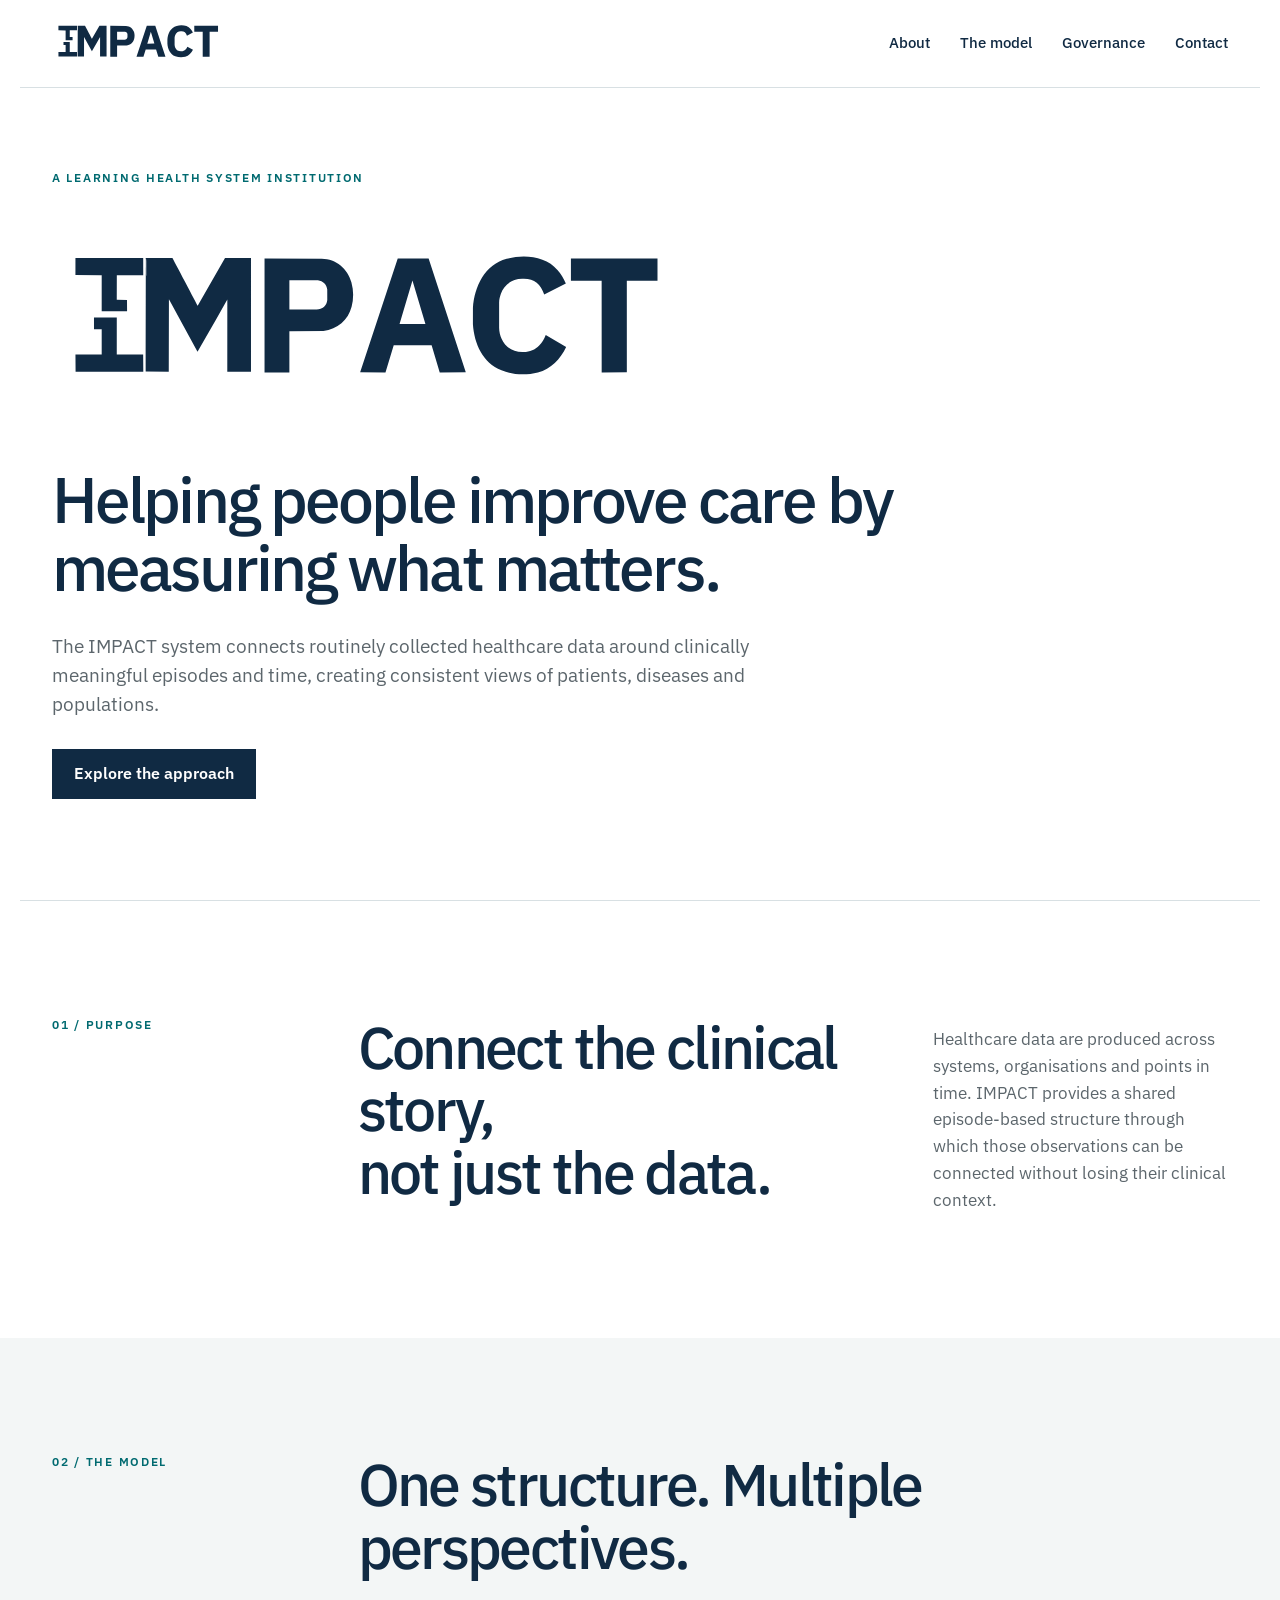
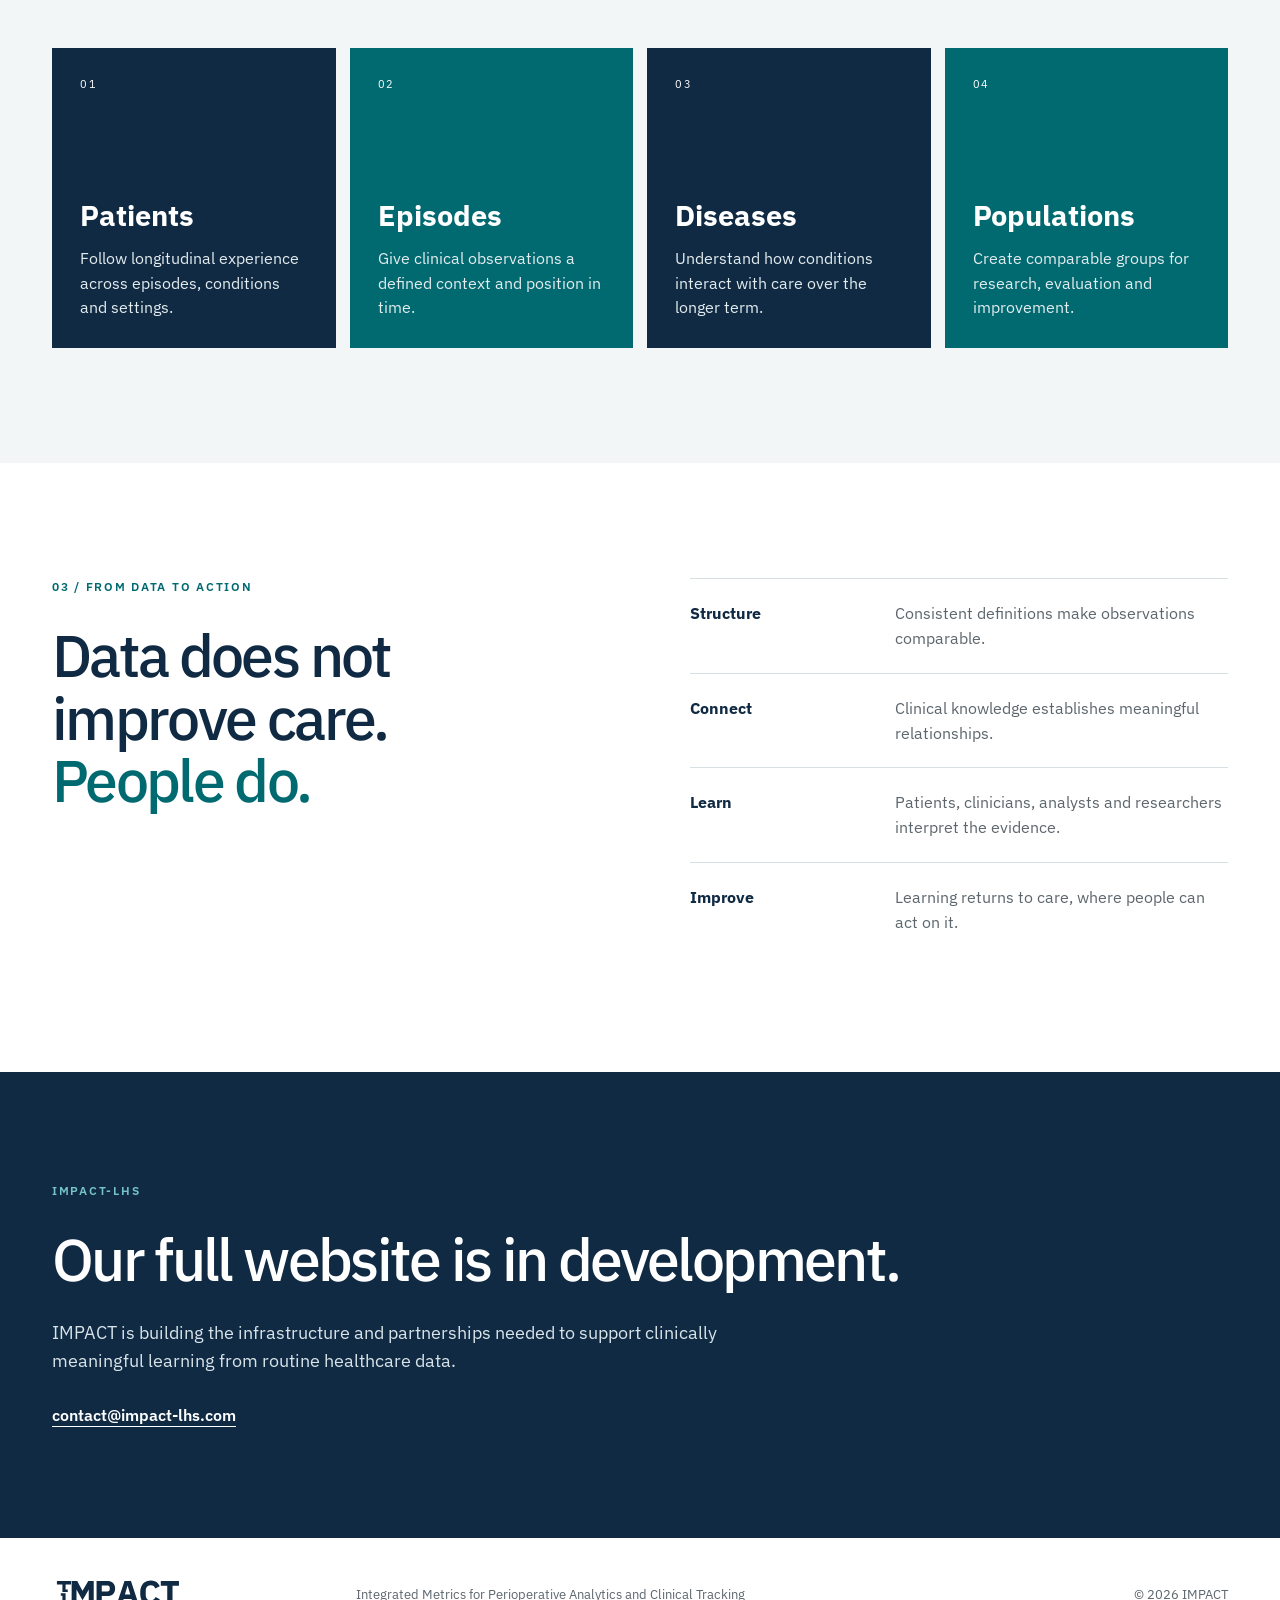
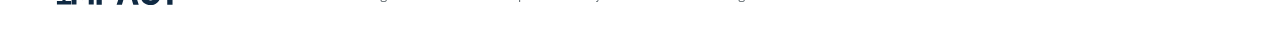
==== commit bce4c5c5: "Add Governance link to navigation menu" ====
--- a/index.html
+++ b/index.html
@@ -21,6 +21,7 @@
     <nav aria-label="Primary navigation">
       <a href="#about">About</a>
       <a href="#model">The model</a>
+      <a href="governance.html">Governance</a>
       <a href="#contact">Contact</a>
     </nav>
   </header>
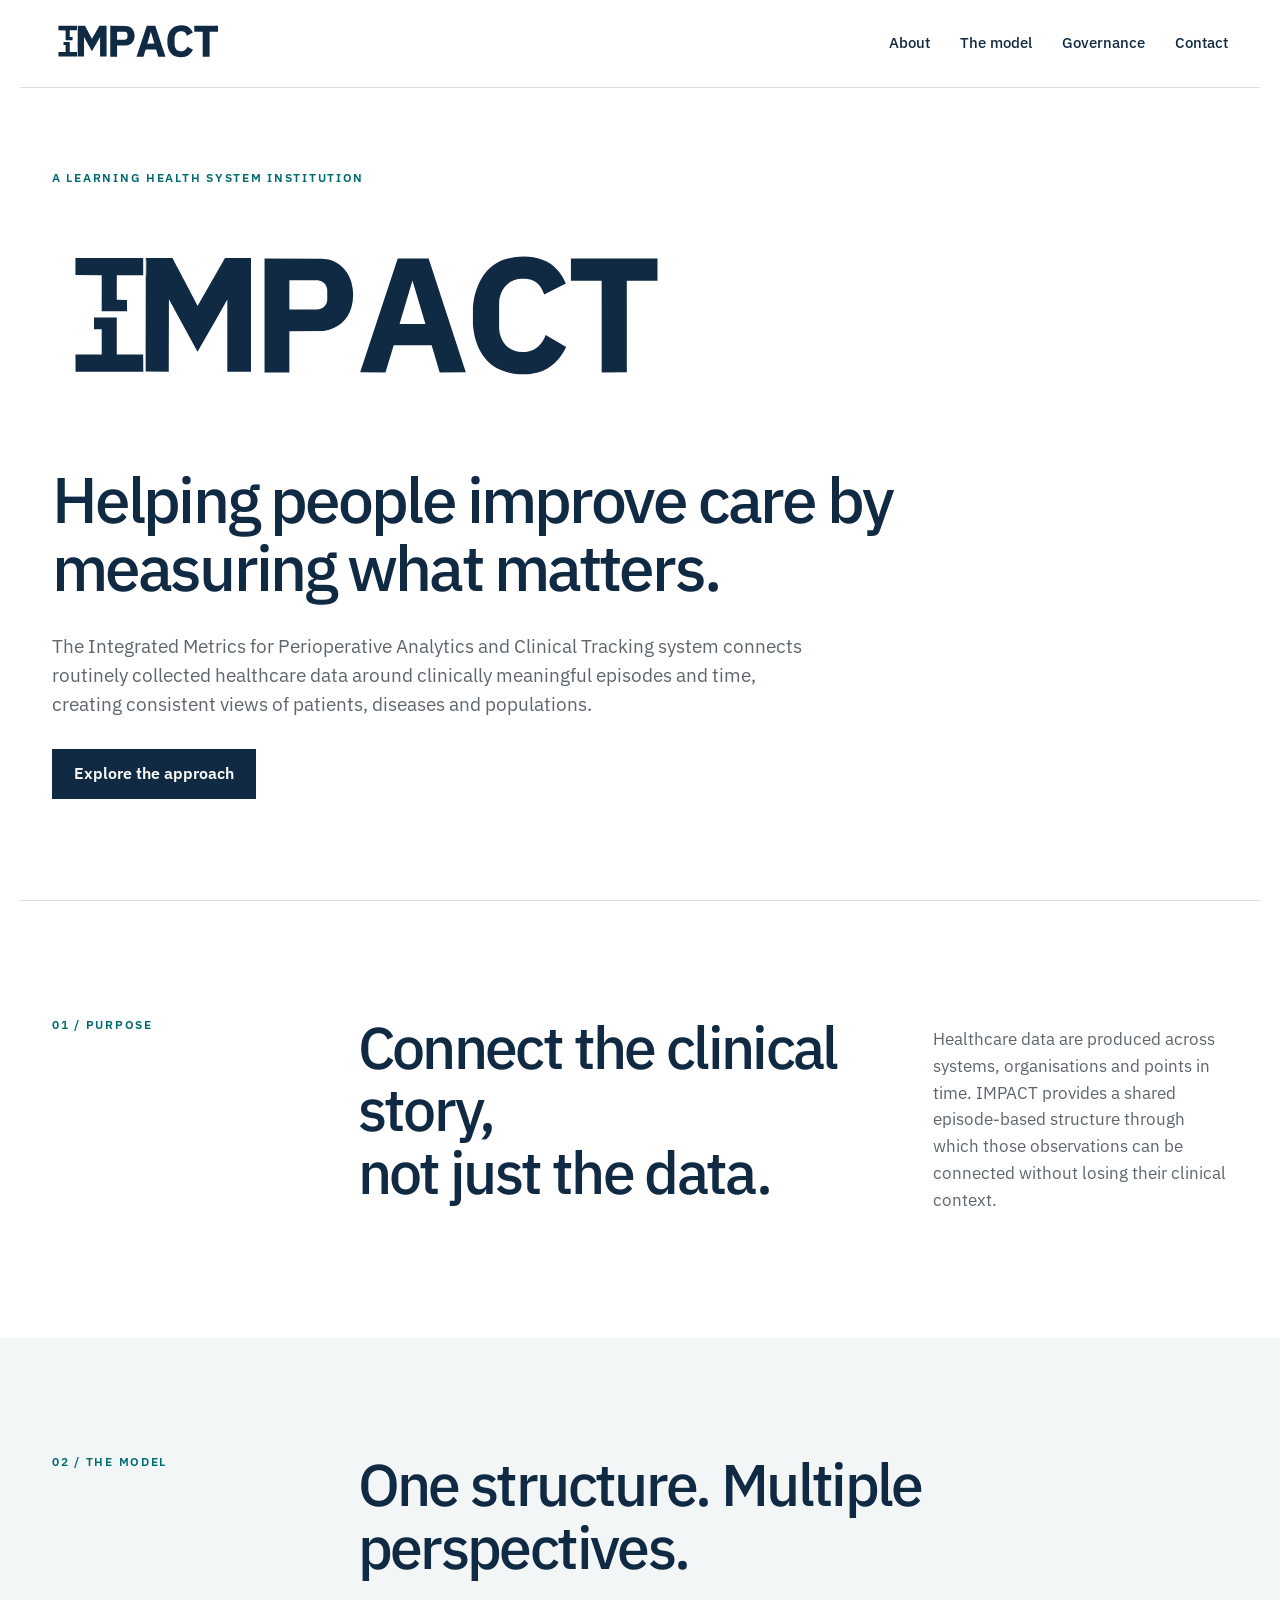
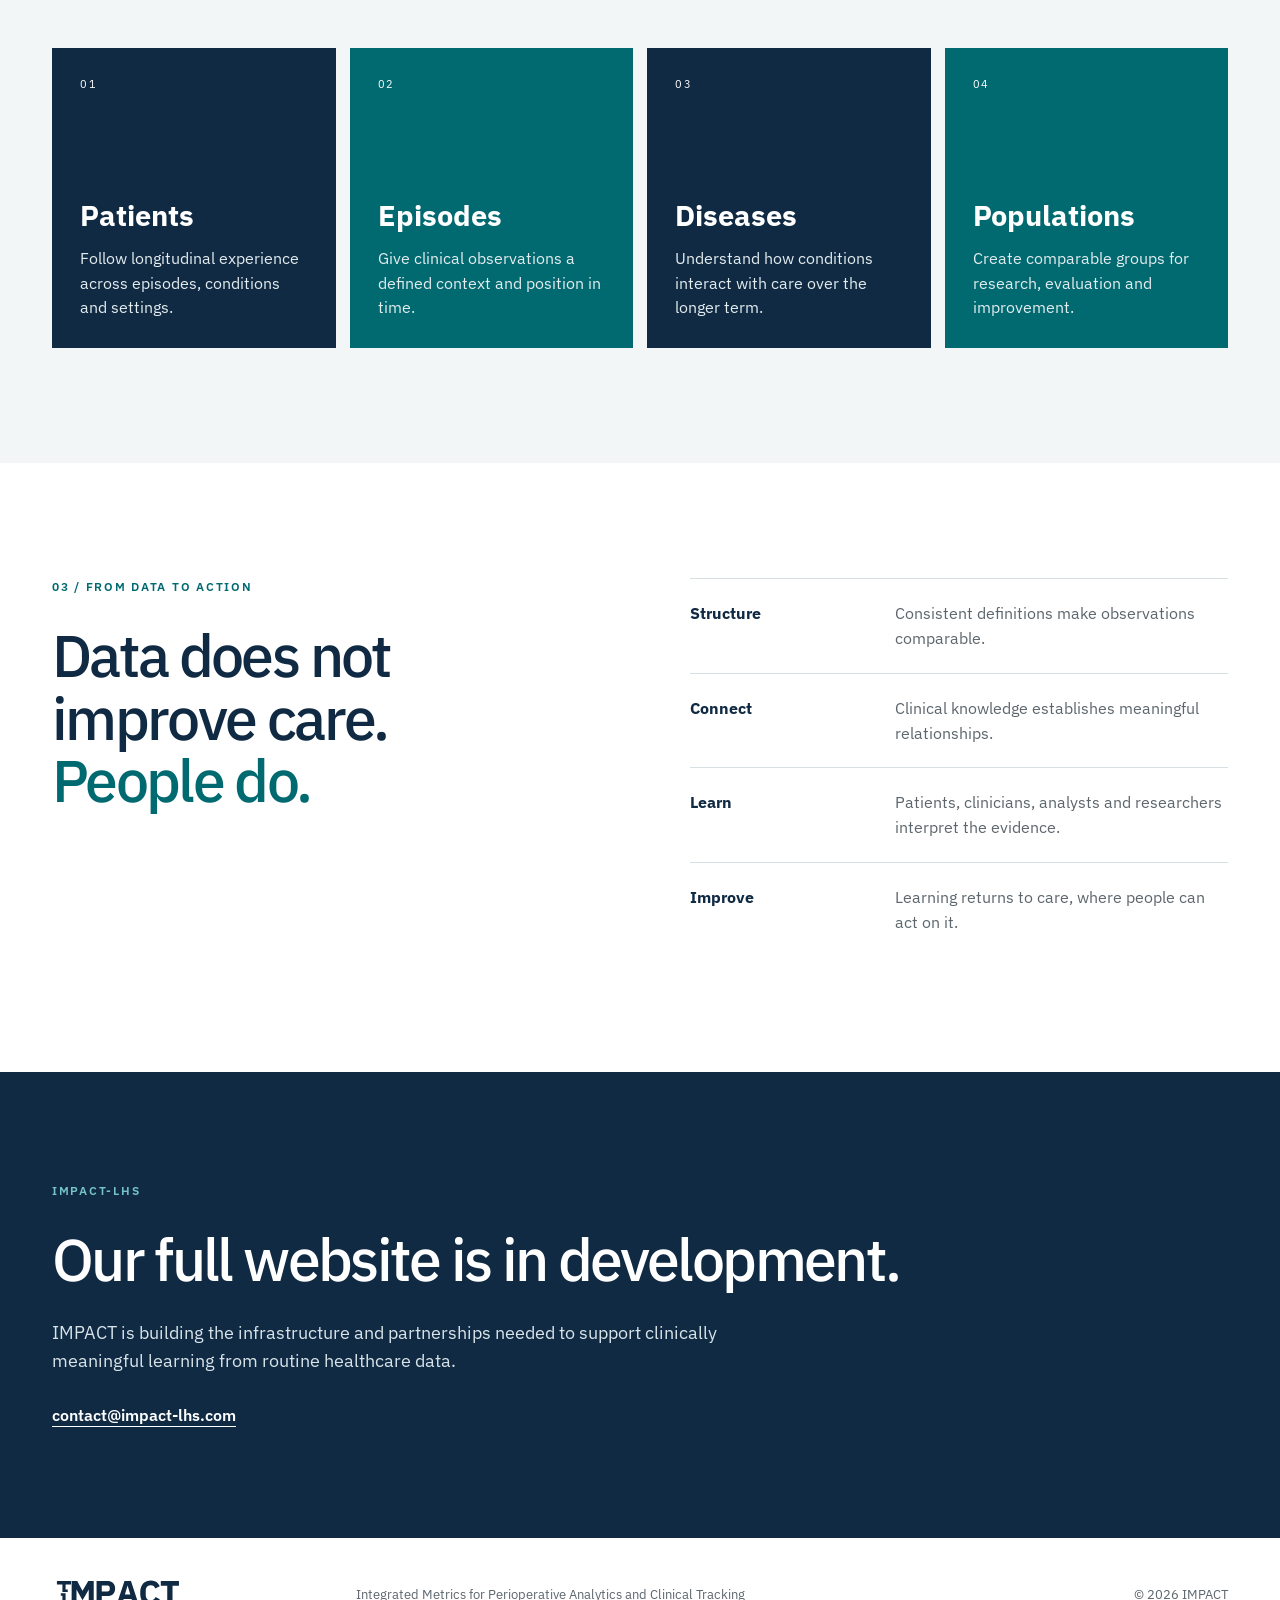
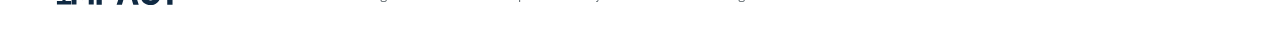
==== commit 3ce6653c: "Update introduction text in index.html" ====
--- a/index.html
+++ b/index.html
@@ -32,7 +32,7 @@
         <p class="eyebrow">A learning health system institution </p>
         <img class="hero-logo" src="assets/impact-logo.svg" alt="IMPACT">
         <h1>Helping people improve care by measuring what matters.</h1>
-        <p class="intro">The IMPACT system connects routinely collected healthcare data around clinically meaningful episodes and time, creating consistent views of patients, diseases and populations. </p>
+        <p class="intro">The Integrated Metrics for Perioperative Analytics and Clinical Tracking system connects routinely collected healthcare data around clinically meaningful episodes and time, creating consistent views of patients, diseases and populations. </p>
         <a class="button" href="#about">Explore the approach</a>
       </div>
 
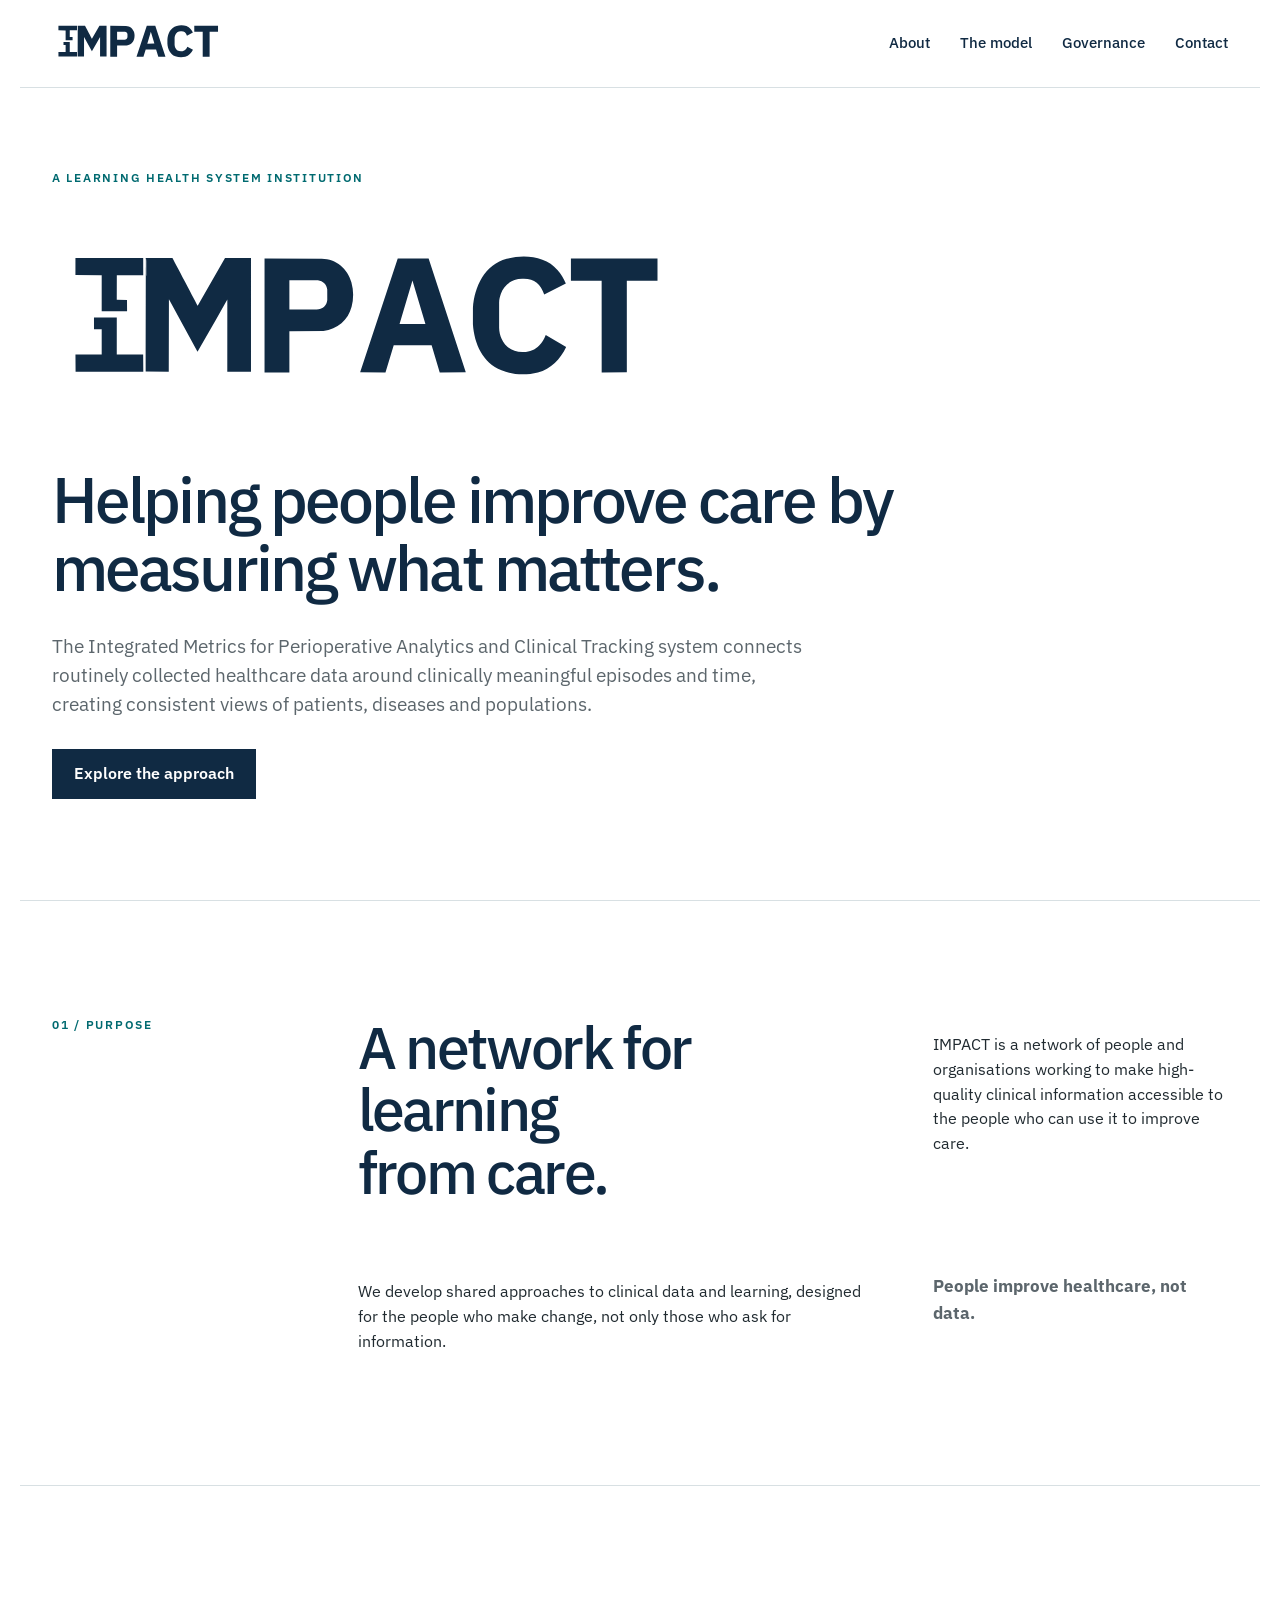
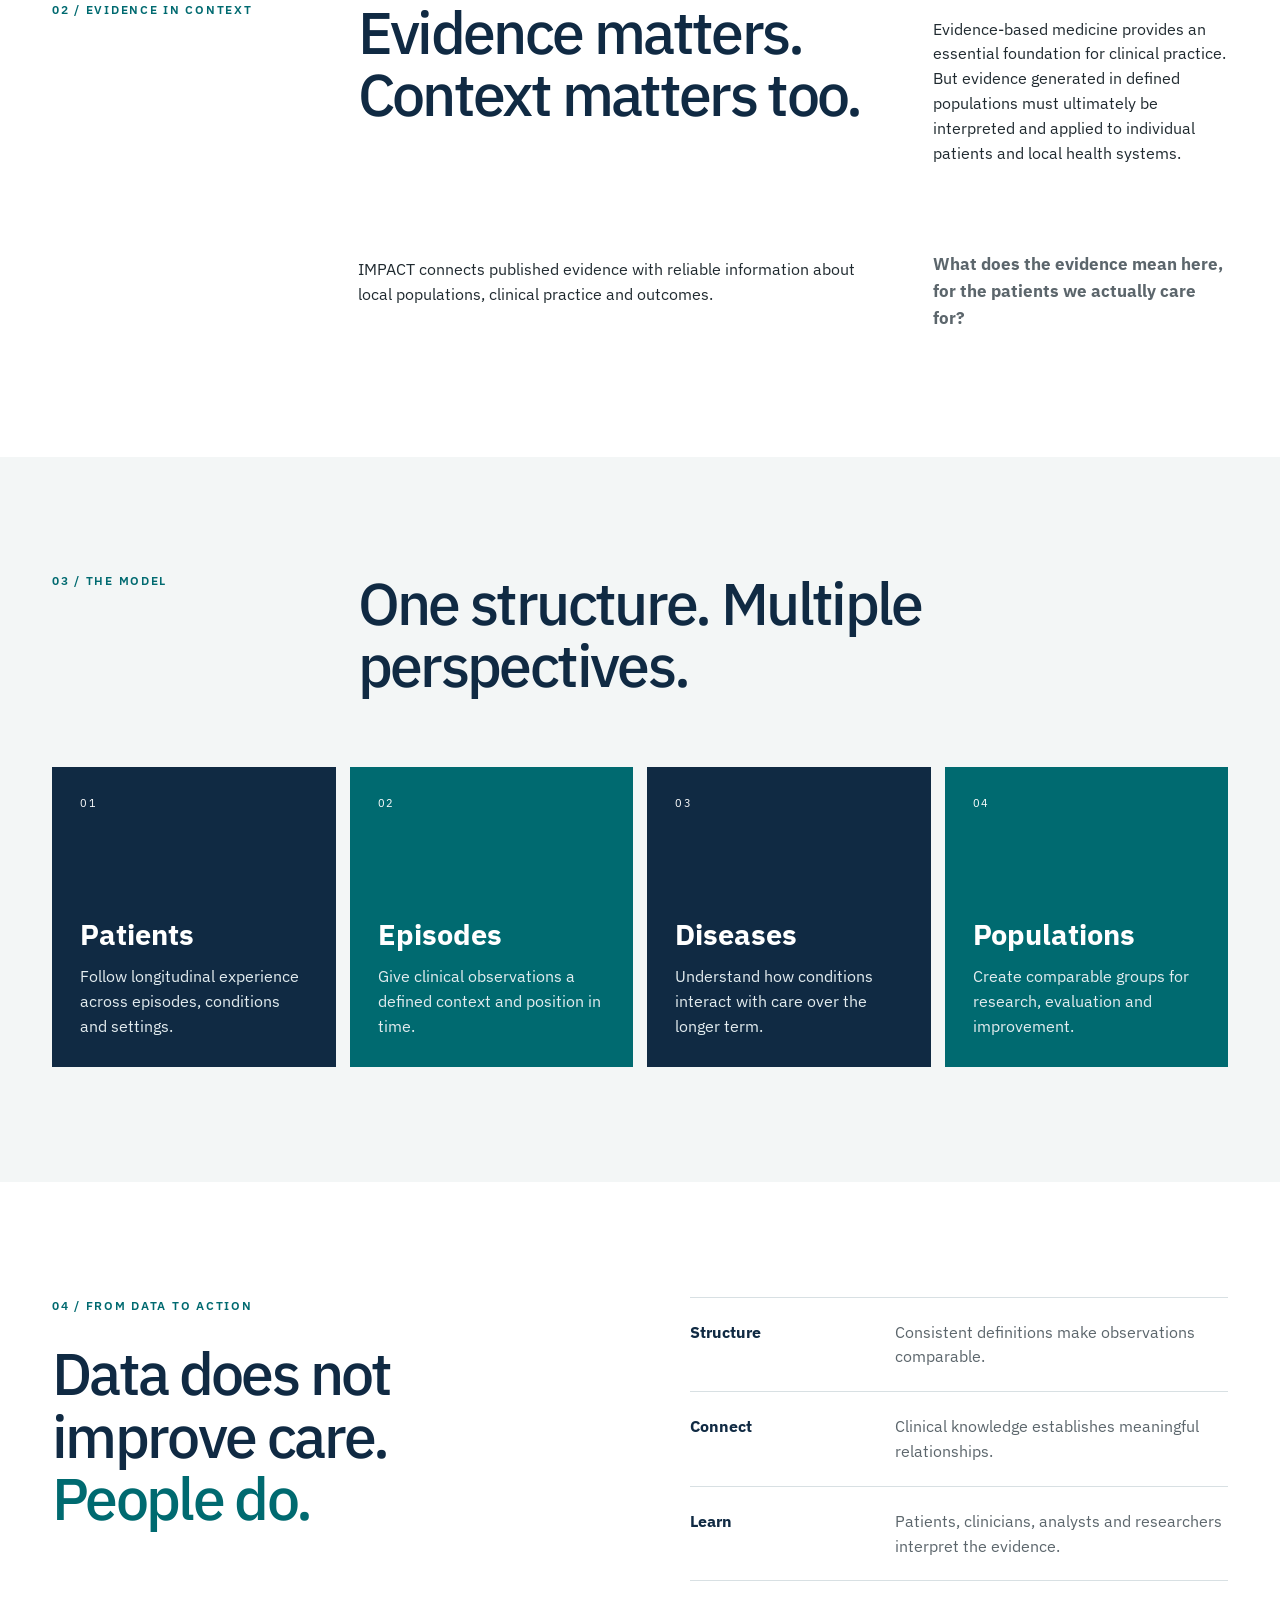
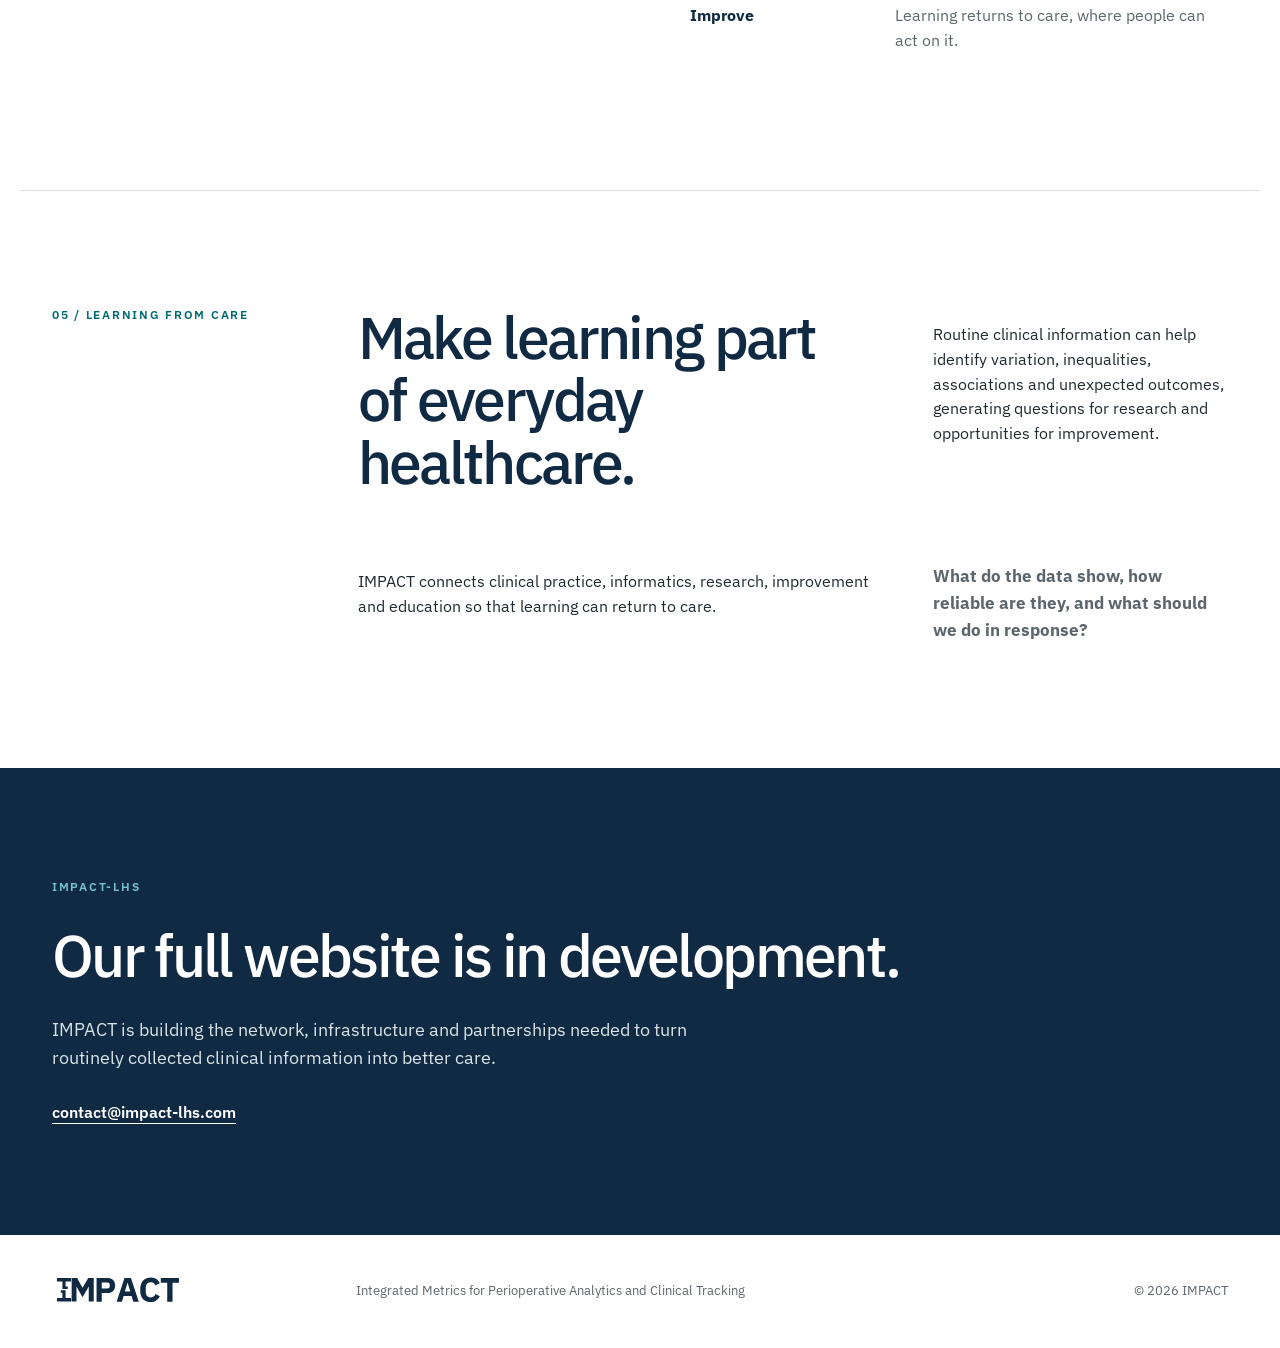
==== commit 61f508d3: "Refine IMPACT network and learning health system narrative" ====
--- a/index.html
+++ b/index.html
@@ -39,17 +39,35 @@
 
     </section>
 
-    <section class="purpose" id="about">
-      <p class="section-label">01 / Purpose</p>
-      <div>
-        <h2>Connect the clinical story,<br>not just the data.</h2>
-        <p>Healthcare data are produced across systems, organisations and points in time. IMPACT provides a shared episode-based structure through which those observations can be connected without losing their clinical context.</p>
-      </div>
-    </section>
+   <section class="purpose" id="about">
+  <p class="section-label">01 / Purpose</p>
+  <div>
+    <h2>A network for learning<br>from care.</h2>
 
+    <p>IMPACT is a network of people and organisations working to make high-quality clinical information accessible to the people who can use it to improve care.</p>
+
+    <p>We develop shared approaches to clinical data and learning, designed for the people who make change, not only those who ask for information.</p>
+
+    <p><strong>People improve healthcare, not data.</strong></p>
+  </div>
+</section>
+
+<section class="purpose">
+  <p class="section-label">02 / Evidence in context</p>
+  <div>
+    <h2>Evidence matters.<br>Context matters too.</h2>
+
+    <p>Evidence-based medicine provides an essential foundation for clinical practice. But evidence generated in defined populations must ultimately be interpreted and applied to individual patients and local health systems.</p>
+
+    <p>IMPACT connects published evidence with reliable information about local populations, clinical practice and outcomes.</p>
+
+    <p><strong>What does the evidence mean here, for the patients we actually care for?</strong></p>
+  </div>
+</section>
+    
     <section class="model" id="model">
       <div class="section-heading">
-        <p class="section-label">02 / The model</p>
+        <p class="section-label">03 / The model</p>
         <h2>One structure. Multiple perspectives.</h2>
       </div>
       <div class="perspectives">
@@ -62,7 +80,7 @@
 
     <section class="principle">
       <div class="principle-copy">
-        <p class="section-label">03 / From data to action</p>
+        <p class="section-label">04 / From data to action</p>
         <h2>Data does not improve care.<br><em>People do.</em></h2>
       </div>
       <ol>
@@ -73,10 +91,23 @@
       </ol>
     </section>
 
+<section class="purpose">
+  <p class="section-label">05 / Learning from care</p>
+  <div>
+    <h2>Make learning part<br>of everyday healthcare.</h2>
+
+    <p>Routine clinical information can help identify variation, inequalities, associations and unexpected outcomes, generating questions for research and opportunities for improvement.</p>
+
+    <p>IMPACT connects clinical practice, informatics, research, improvement and education so that learning can return to care.</p>
+
+    <p><strong>What do the data show, how reliable are they, and what should we do in response?</strong></p>
+  </div>
+</section>
+    
     <section class="holding" id="contact">
       <p class="section-label">IMPACT-LHS</p>
       <h2>Our full website is in development.</h2>
-      <p>IMPACT is building the infrastructure and partnerships needed to support clinically meaningful learning from routine healthcare data.</p>
+      <p>IMPACT is building the network, infrastructure and partnerships needed to turn routinely collected clinical information into better care.</p>
       <a href="mailto:contact@impact-lhs.com">contact@impact-lhs.com</a>
     </section>
   </main>
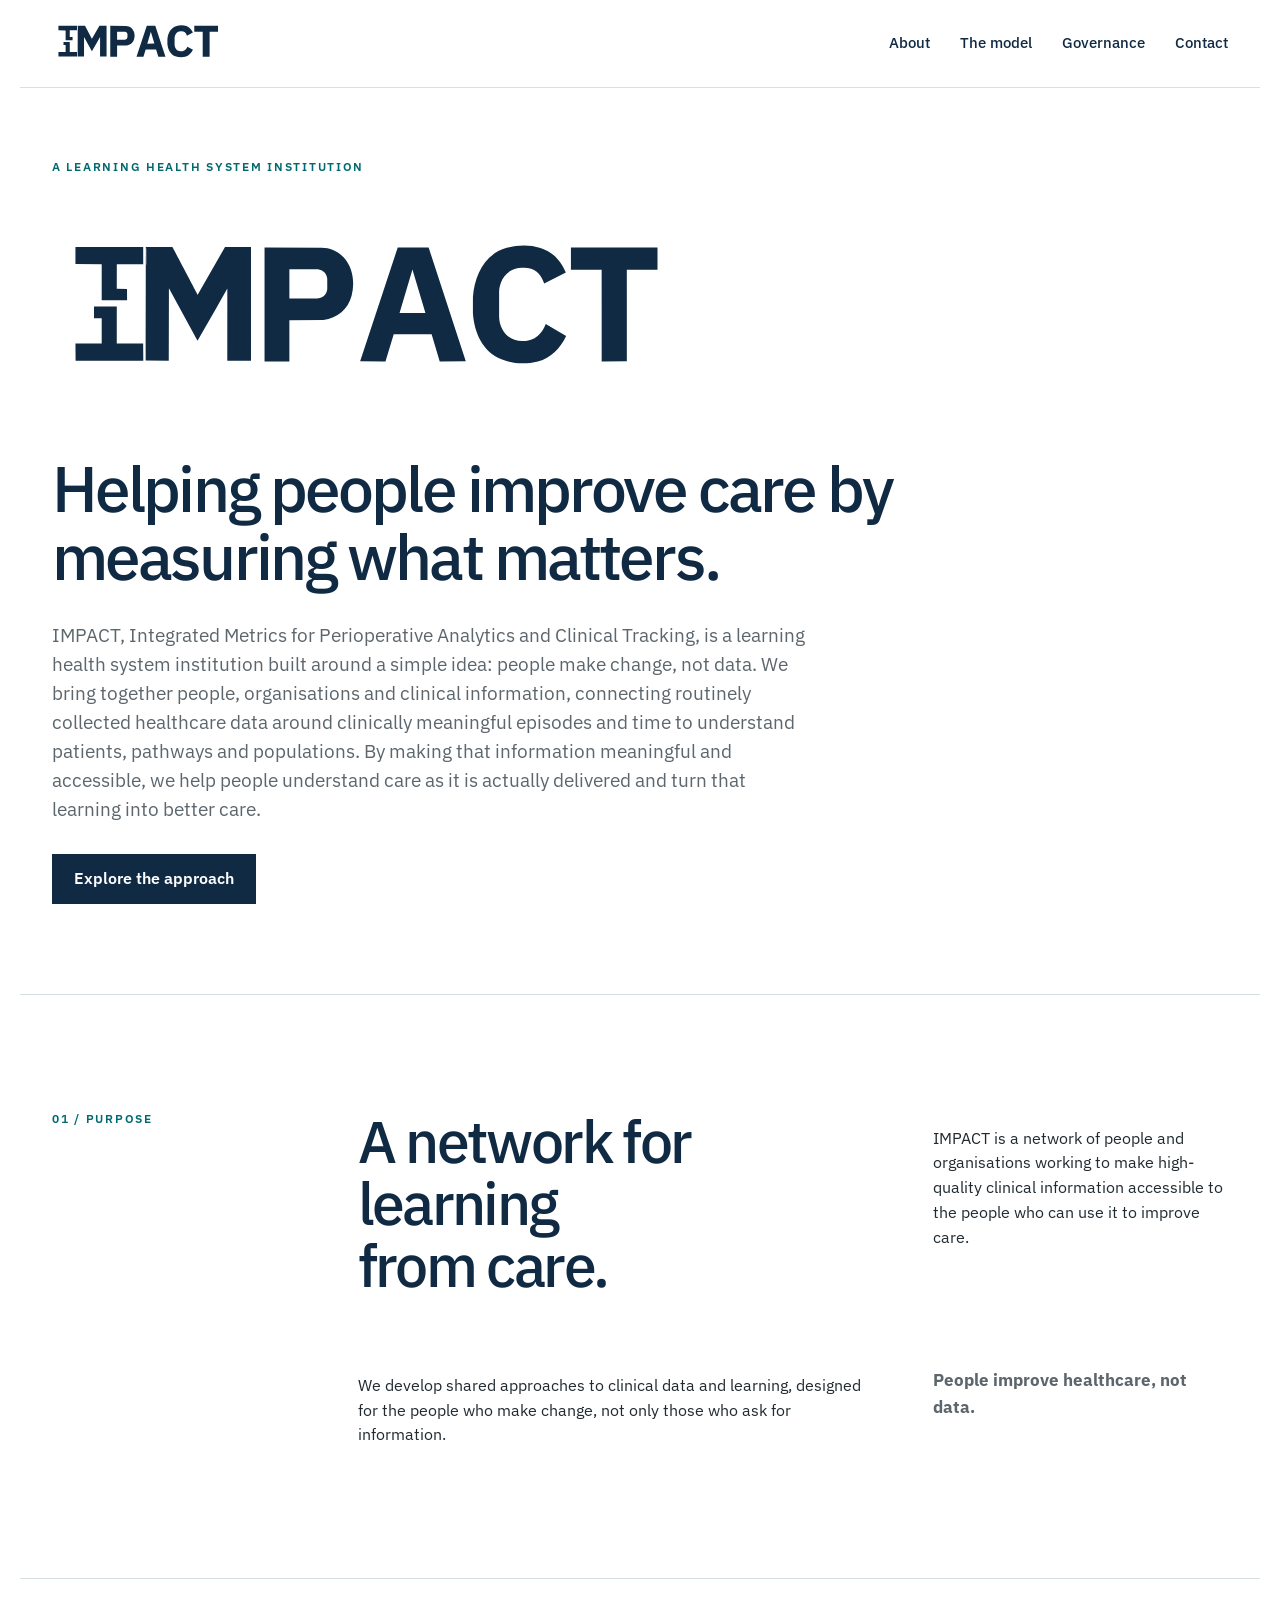
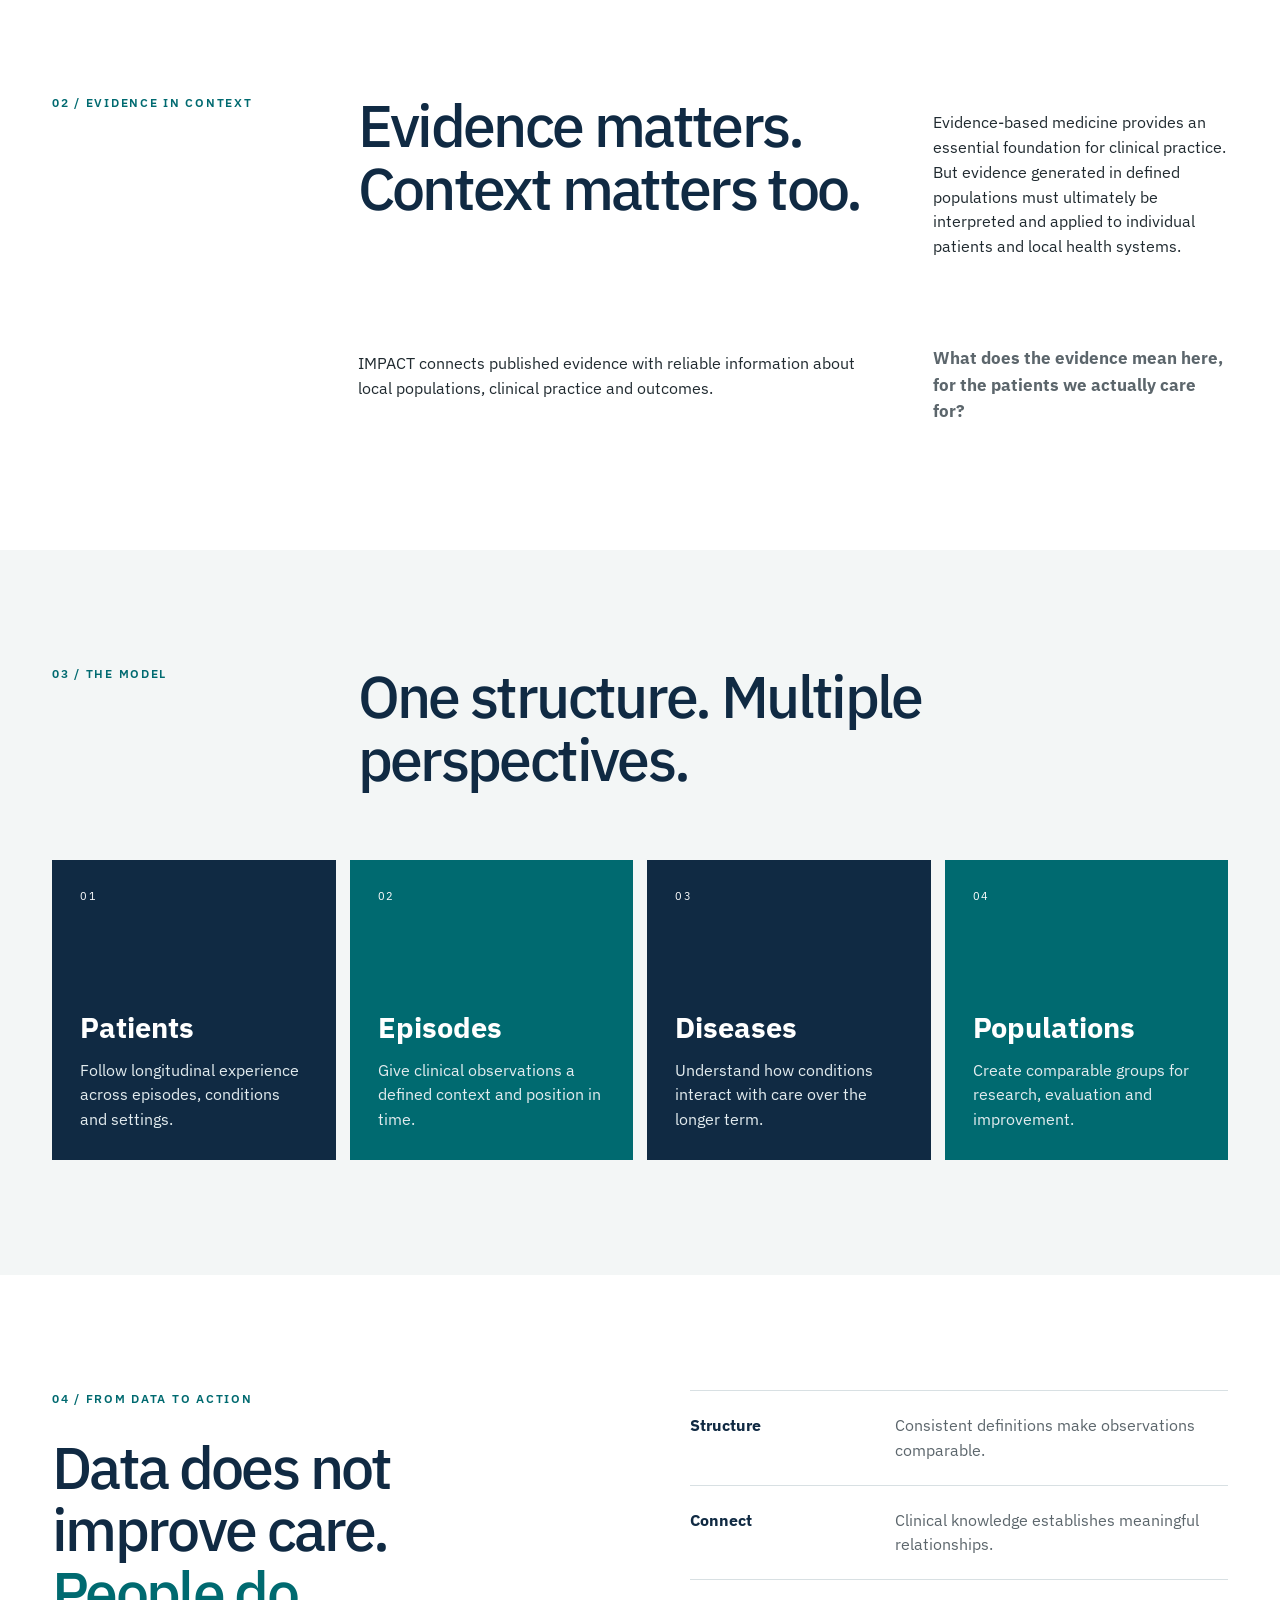
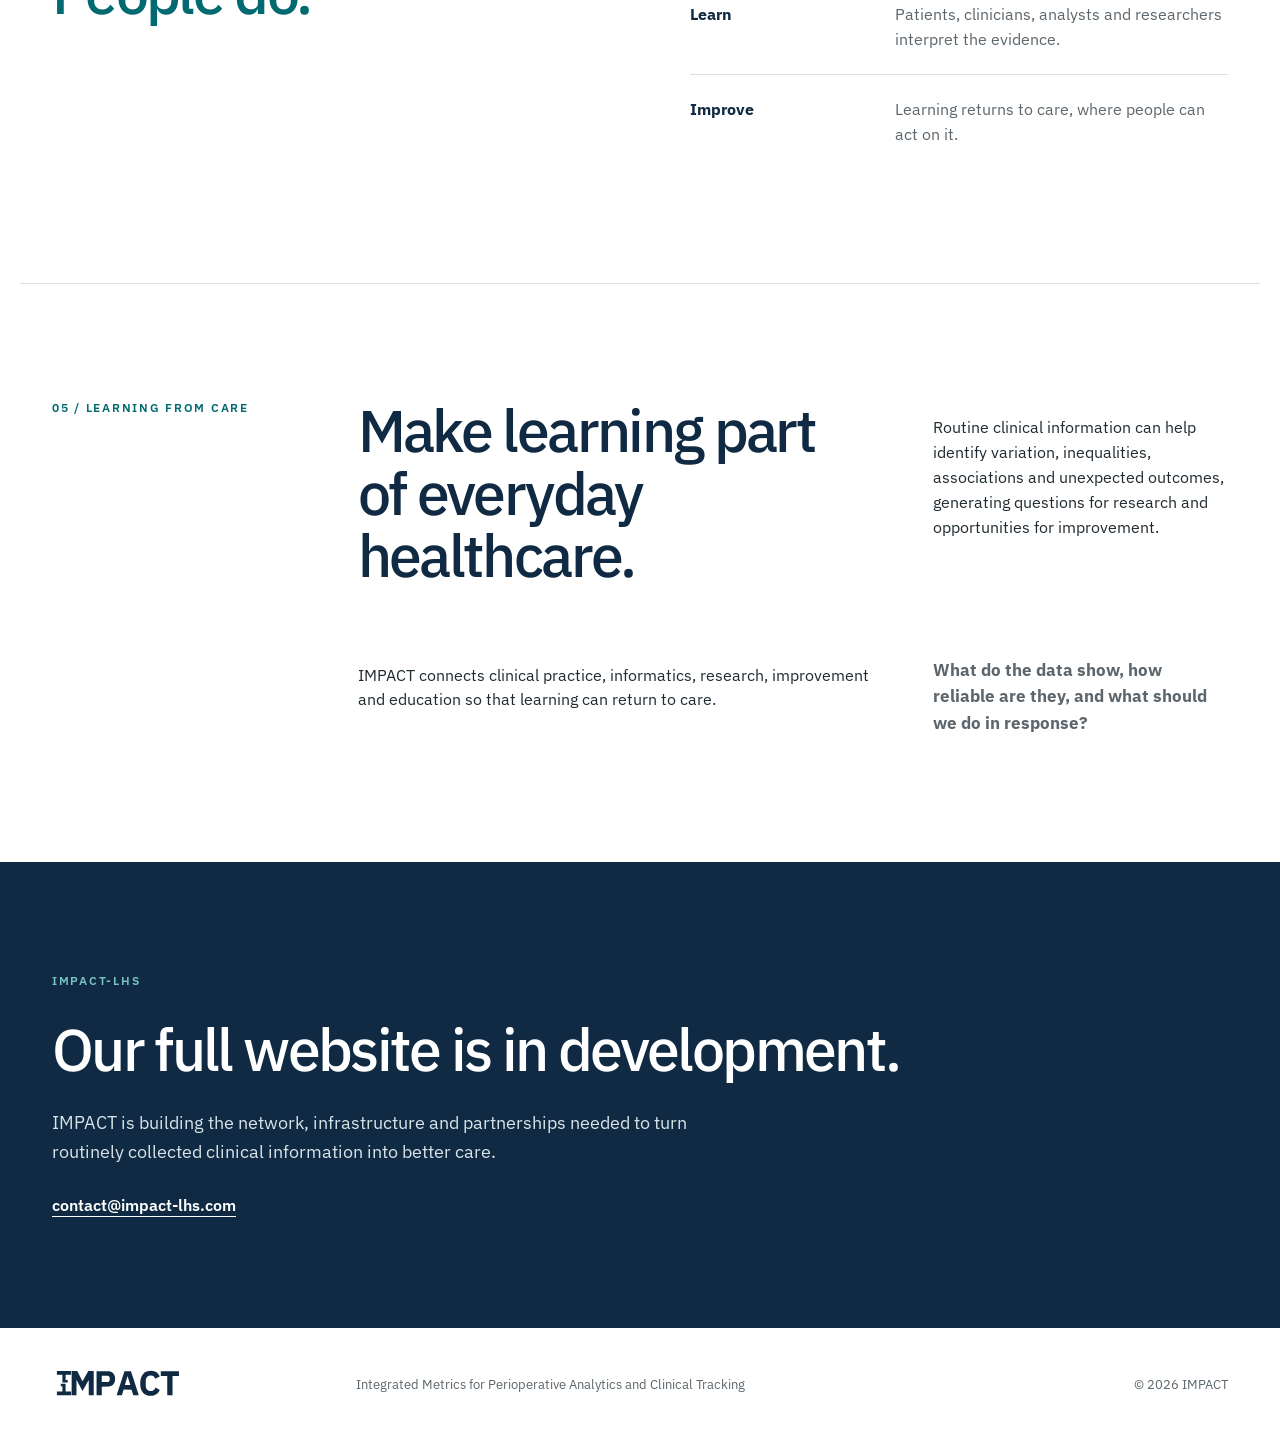
==== commit 8d6af236: "Revise intro paragraph for clarity and detail Updated the introductory paragraph to provide a cleare" ====
--- a/index.html
+++ b/index.html
@@ -32,7 +32,7 @@
         <p class="eyebrow">A learning health system institution </p>
         <img class="hero-logo" src="assets/impact-logo.svg" alt="IMPACT">
         <h1>Helping people improve care by measuring what matters.</h1>
-        <p class="intro">The Integrated Metrics for Perioperative Analytics and Clinical Tracking system connects routinely collected healthcare data around clinically meaningful episodes and time, creating consistent views of patients, diseases and populations. </p>
+        <p class="intro">IMPACT, Integrated Metrics for Perioperative Analytics and Clinical Tracking, is a learning health system institution built around a simple idea: people make change, not data. We bring together people, organisations and clinical information, connecting routinely collected healthcare data around clinically meaningful episodes and time to understand patients, pathways and populations. By making that information meaningful and accessible, we help people understand care as it is actually delivered and turn that learning into better care.</p>
         <a class="button" href="#about">Explore the approach</a>
       </div>
 
